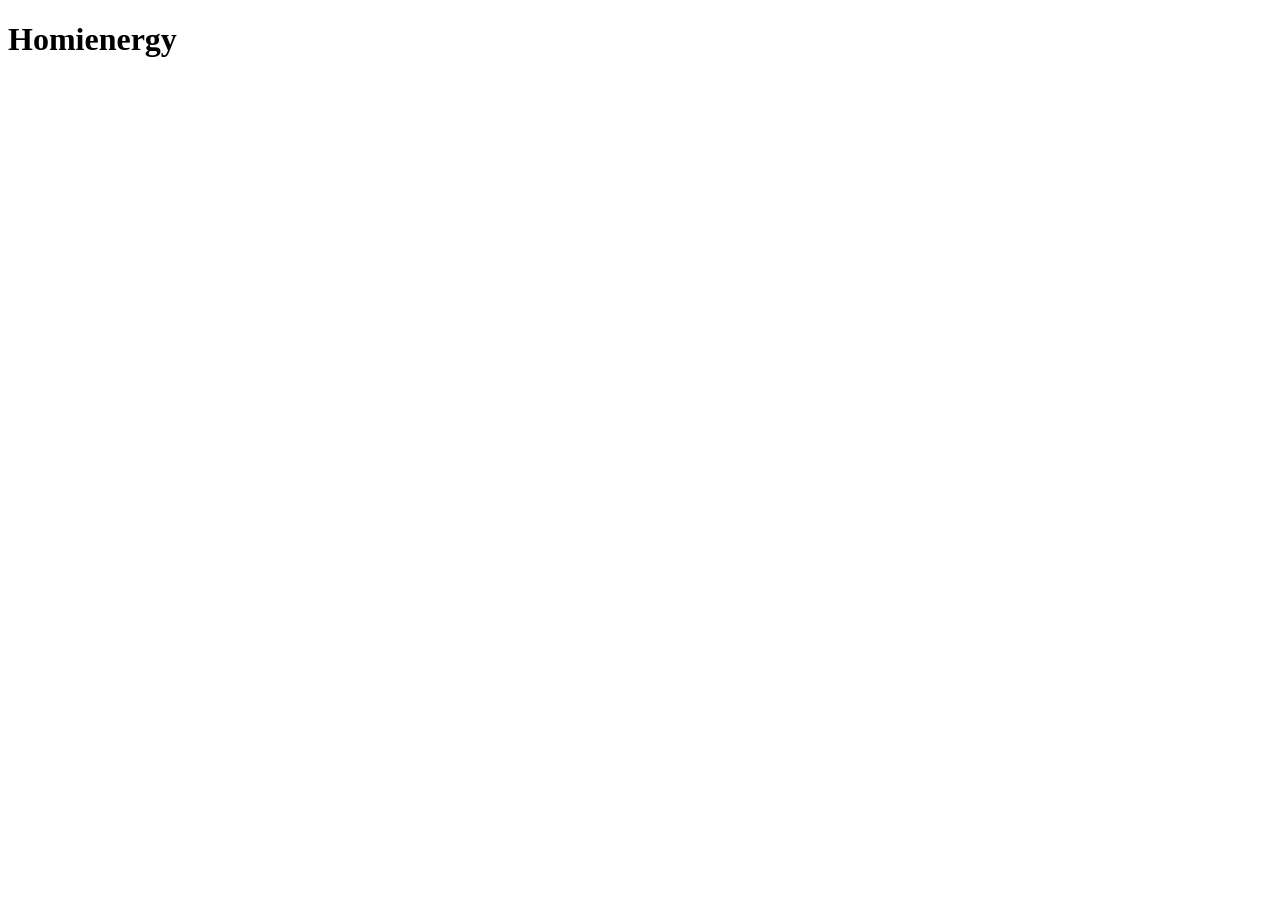
==== index.html @ c2cf03fa "Update index.html" ====
<!DOCTYPE html>
<html lang="en">
<head>
  <meta charset="utf-8">
  <meta content="width=device-width, initial-scale=1.0" name="viewport">
  <title>homienergy</title>
</head>

<body>
<h1>Homienergy</h1>
  <!-- ======= Header ======= -->
 
</body>
</html>
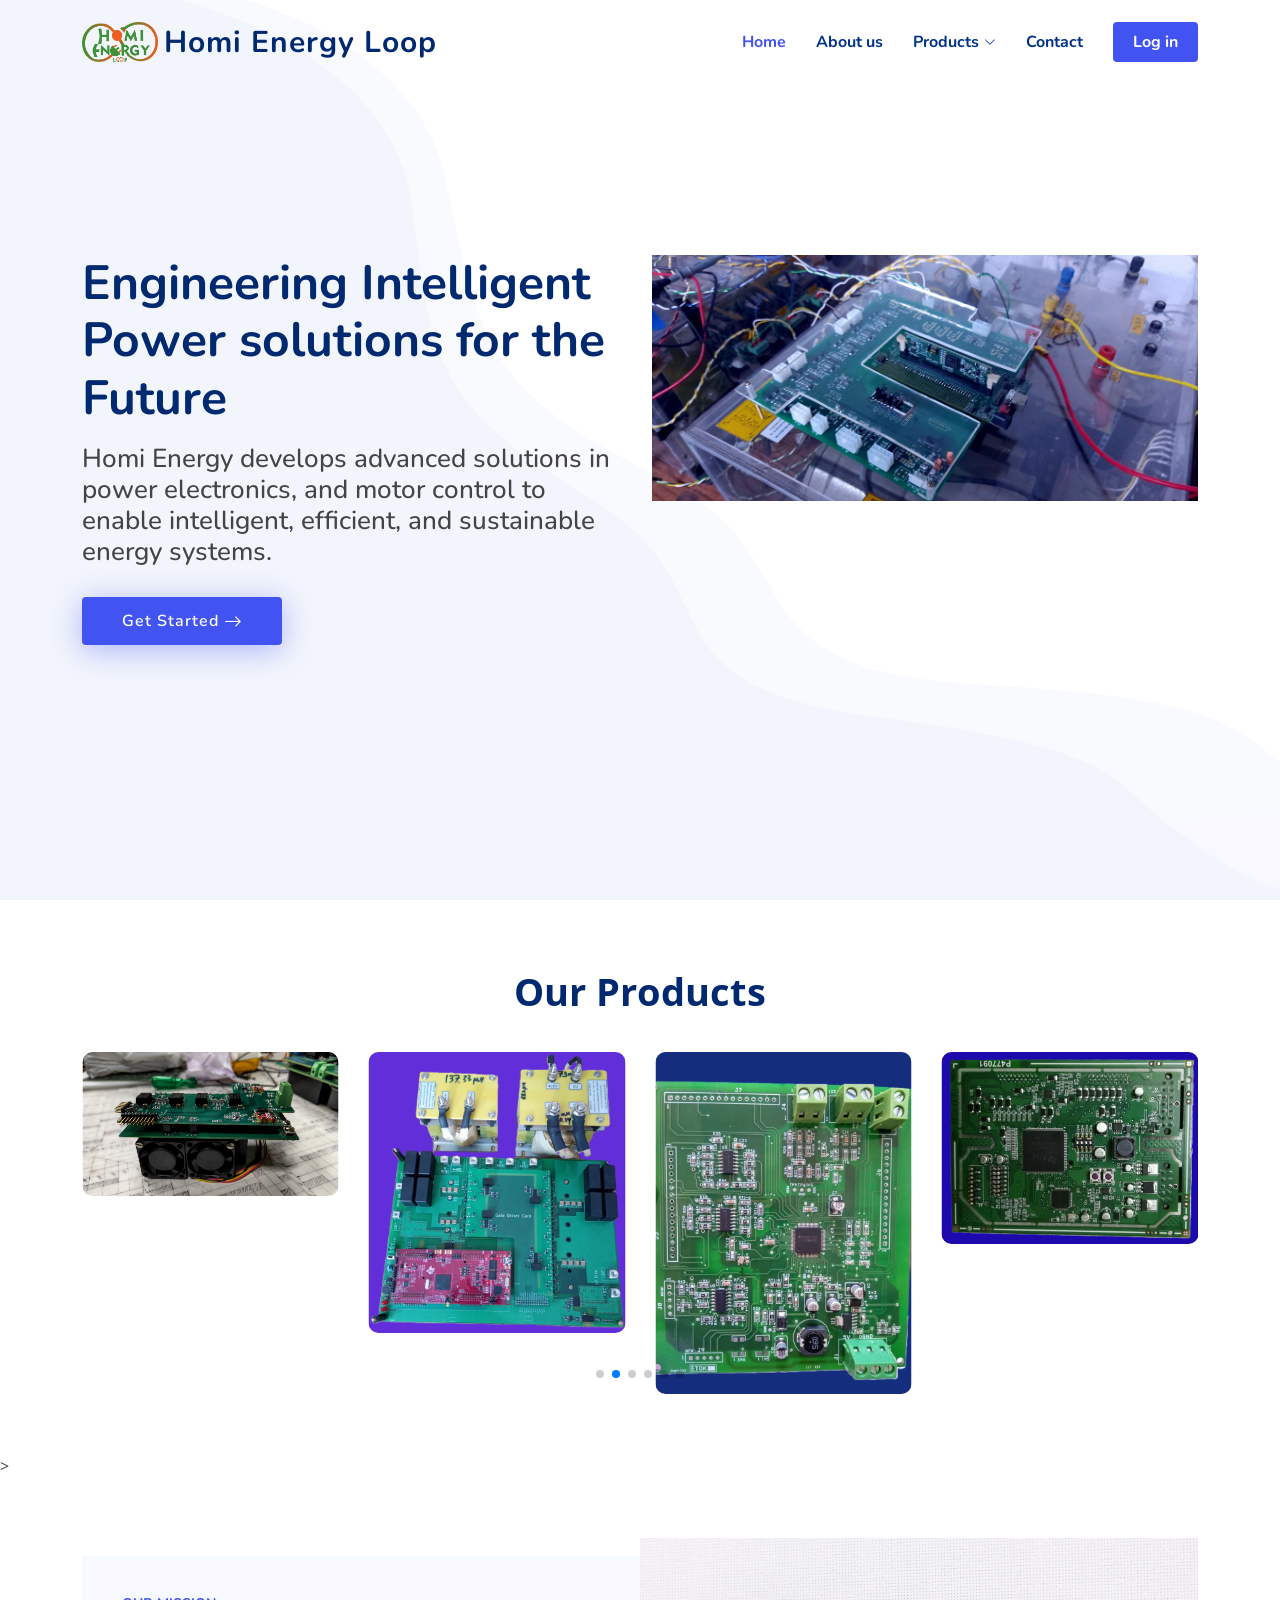
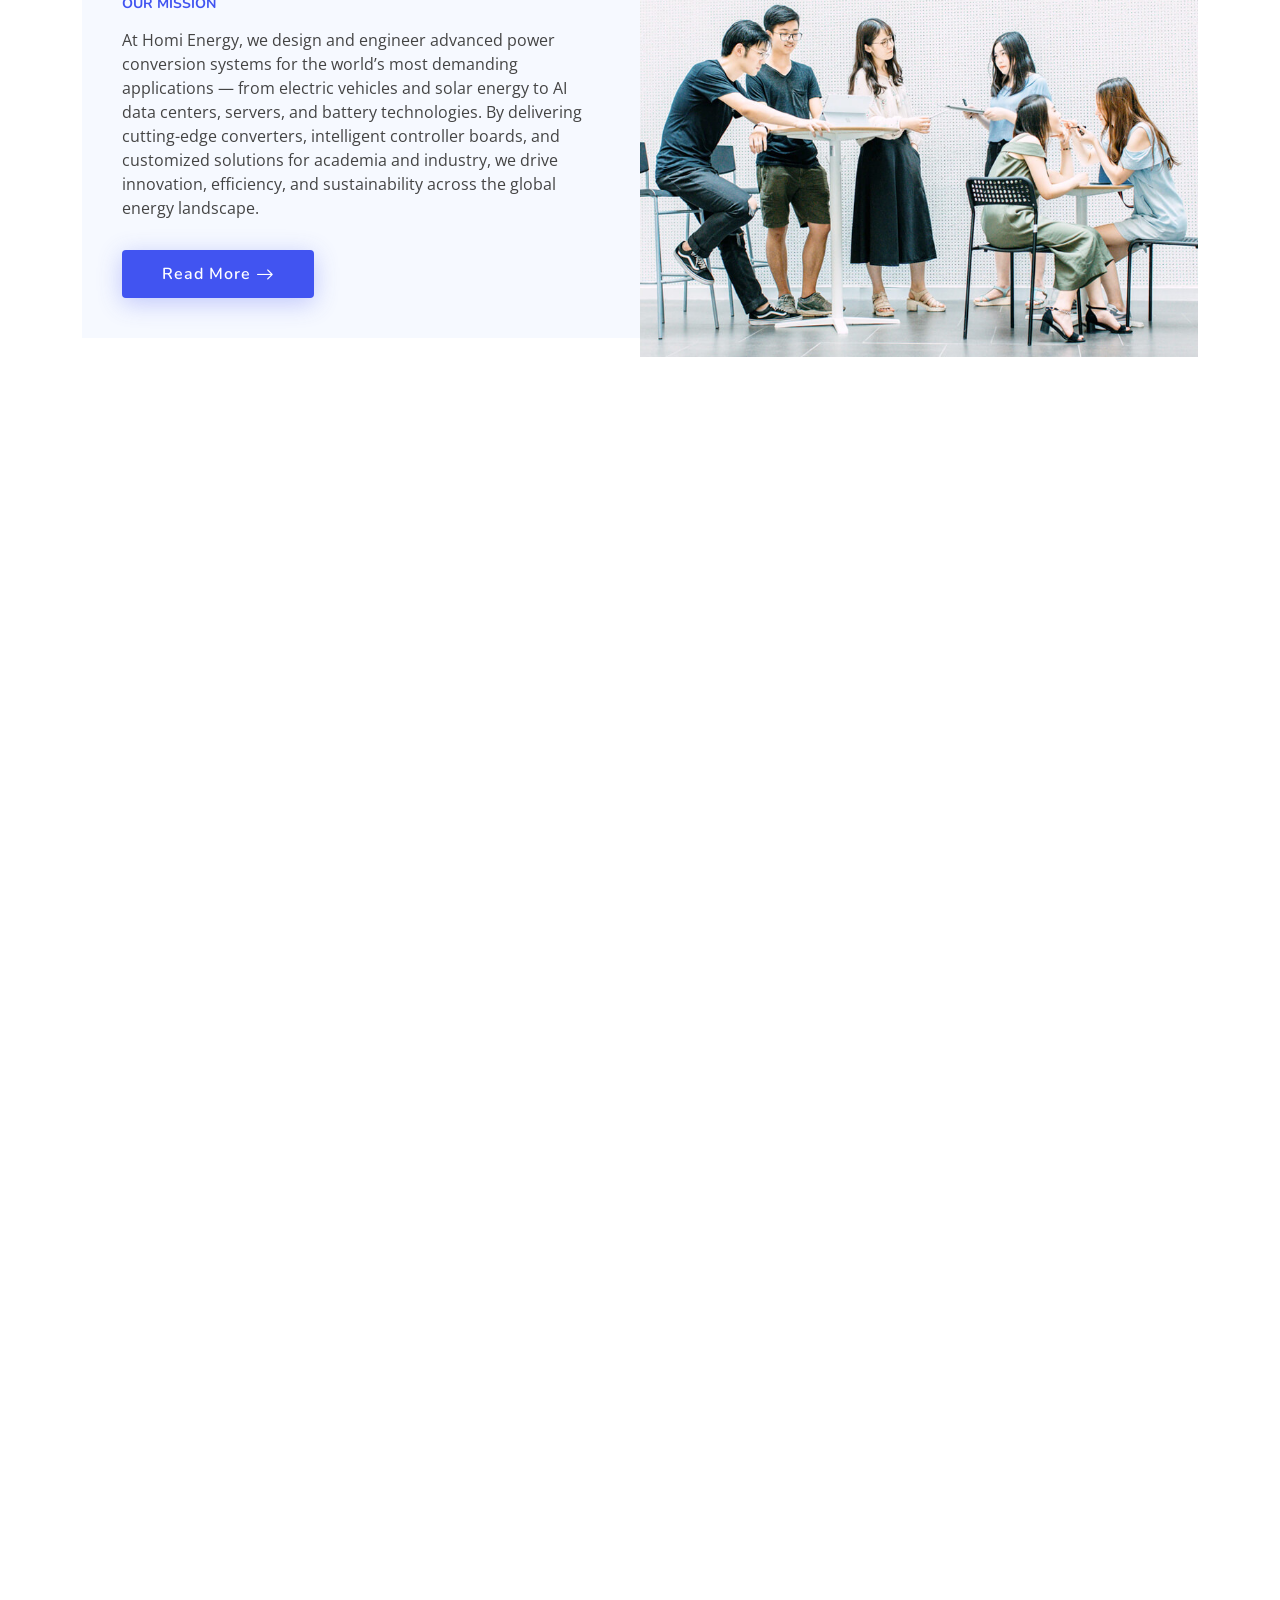
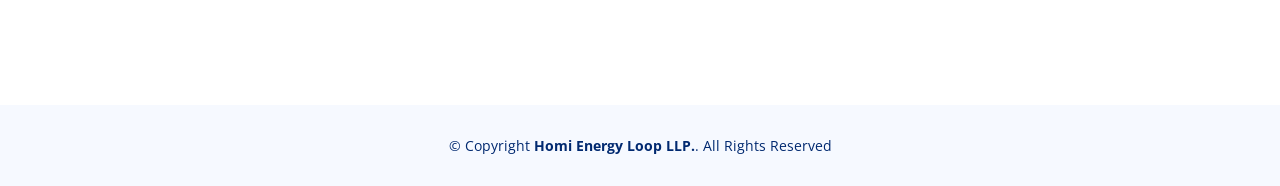
==== commit 79701d8f: "v2" ====
--- a/index.html
+++ b/index.html
@@ -3,12 +3,376 @@
 <head>
   <meta charset="utf-8">
   <meta content="width=device-width, initial-scale=1.0" name="viewport">
-  <title>homienergy</title>
+  <title>Homi Energy Loop </title>
+
+  <link href="static/assets/img/homi_icon.ico" rel="icon">
+  <link href="static/assets/img/Homi Logo.png" rel="apple-touch-icon">
+
+  <link href="https://fonts.googleapis.com/css?family=Open+Sans:300,400,600,700|Nunito:300,400,600,700|Poppins:300,400,500,600,700" rel="stylesheet">
+  <link href="static/assets/vendor/aos/aos.css" rel="stylesheet">
+  <link href="static/assets/vendor/bootstrap/css/bootstrap.min.css" rel="stylesheet">
+  <link href="static/assets/vendor/bootstrap-icons/bootstrap-icons.css" rel="stylesheet">
+  <link href="static/assets/vendor/glightbox/css/glightbox.min.css" rel="stylesheet">
+  <link href="static/assets/vendor/remixicon/remixicon.css" rel="stylesheet">
+  <link href="static/assets/vendor/swiper/swiper-bundle.min.css" rel="stylesheet">
+  <link href="static/assets/css/style.css" rel="stylesheet">
 </head>
 
 <body>
-<h1>Homienergy</h1>
+
   <!-- ======= Header ======= -->
- 
+  <header id="header" class="header fixed-top">
+    <div class="container-fluid container-xl d-flex align-items-center justify-content-between">
+      <a href="home.html" class="logo d-flex align-items-center">
+        <img src="static/assets/img/Homi Logo.png" alt="">
+        <span>Homi Energy Loop</span>
+      </a>
+
+      <nav id="navbar" class="navbar">
+        <ul id="navList">
+          <li><a class="nav-link scrollto active" href="home.html">Home</a></li>
+          <li><a class="nav-link scrollto" href="#about">About us</a></li>
+          <li class="dropdown"><a href="#"><span>Products</span> <i class="bi bi-chevron-down"></i></a>
+            <ul>
+              <li><a>Dual Active Bridge Converters</a></li>
+              <li><a>Battery Management Systems</a></li>
+              <li><a>Power Factor Converters</a></li>
+              <li><a>Active Frontend Converters</a></li>
+              <li><a>Motor Control Solutions</a></li>
+            </ul>
+          </li>
+          <li><a class="nav-link scrollto" href="#contact">Contact</a></li>
+          <span id="userMenu"></span>
+        </ul>
+        <i class="bi bi-list mobile-nav-toggle"></i>
+      </nav>
+    </div>
+  </header>
+  <!-- End Header -->
+
+  <!-- ======= Hero Section ======= -->
+  <section id="hero" class="hero d-flex align-items-center">
+    <div class="container">
+      <div class="row">
+        <div class="col-lg-6 d-flex flex-column justify-content-center">
+          <h1 data-aos="fade-up">Engineering Intelligent Power solutions for the Future</h1>
+          <h2 data-aos="fade-up" data-aos-delay="400">
+            Homi Energy develops advanced solutions in power electronics,
+             and motor control to enable intelligent, efficient, and sustainable 
+             energy systems.
+          </h2>
+          <div data-aos="fade-up" data-aos-delay="600">
+            <div class="text-center text-lg-start">
+              <a href="#about" class="btn-get-started scrollto d-inline-flex align-items-center justify-content-center align-self-center">
+                <span>Get Started</span>
+                <i class="bi bi-arrow-right"></i>
+              </a>
+            </div>
+          </div>
+        </div>
+        <div class="col-lg-6 hero-img" data-aos="zoom-out" data-aos-delay="200">
+          <img src="static/assets/img/hero-bg1.png" class="img-fluid" alt="">
+        </div>
+      </div>
+    </div>
+  </section>
+  <!-- End Hero -->
+
+  <!-- ======= Sliding Gallery Section ======= -->
+<section id="gallery" class="gallery">
+
+  <div class="container" data-aos="fade-up">
+
+    <header class="section-header">
+      
+      <p>Our Products</p>
+    </header>
+
+    <div class="swiper gallery-slider">
+
+      <div class="swiper-wrapper">
+
+        <div class="swiper-slide">
+          <a href="static/assets/img/gallery/g1.jpg" class="glightbox">
+            <img src="static/assets/img/gallery/g1.jpg" class="img-fluid">
+          </a>
+        </div>
+
+        <div class="swiper-slide">
+          <a href="static/assets/img/gallery/g2.jpg" class="glightbox">
+            <img src="static/assets/img/gallery/g2.jpg" class="img-fluid">
+          </a>
+        </div>
+
+        <div class="swiper-slide">
+          <a href="static/assets/img/gallery/g3.jpg" class="glightbox">
+            <img src="static/assets/img/gallery/g3.jpg" class="img-fluid">
+          </a>
+        </div>
+
+        <div class="swiper-slide">
+          <a href="static/assets/img/gallery/g4.jpg" class="glightbox">
+            <img src="static/assets/img/gallery/g4.jpg" class="img-fluid">
+          </a>
+        </div>
+
+        <div class="swiper-slide">
+          <a href="static/assets/img/gallery/g5.jpg" class="glightbox">
+            <img src="static/assets/img/gallery/g5.jpg" class="img-fluid">
+          </a>
+        </div>
+
+        <div class="swiper-slide">
+          <a href="static/assets/img/gallery/g6.jpg" class="glightbox">
+            <img src="static/assets/img/gallery/g6.jpg" class="img-fluid">
+          </a>
+        </div>
+
+      </div>
+
+      <div class="swiper-pagination"></div>
+
+    </div>
+
+  </div>
+
+</section>
+
+<!--End of Gallery section -->>
+
+
+  <main id="main">
+    
+    <!-- ======= About Section ======= -->
+    <section id="about" class="about">
+      <div class="container" data-aos="fade-up">
+        <div class="row gx-0">
+          <div class="col-lg-6 d-flex flex-column justify-content-center" data-aos="fade-up" data-aos-delay="200">
+            <div class="content">
+              <h3>Our Mission</h3>
+              
+              <p>
+               At Homi Energy, we design and engineer advanced power conversion systems for the world’s
+                most demanding applications — from electric vehicles and solar energy to AI data centers, 
+                servers, and battery technologies. By delivering cutting-edge converters, intelligent controller boards,
+                 and customized solutions for academia and industry, we drive innovation, efficiency, and sustainability 
+                 across the global energy landscape.
+              </p>
+              <div class="text-center text-lg-start">
+                <a href="#" class="btn-read-more d-inline-flex align-items-center justify-content-center align-self-center">
+                  <span>Read More</span>
+                  <i class="bi bi-arrow-right"></i>
+                </a>
+              </div>
+            </div>
+          </div>
+
+          <div class="col-lg-6 d-flex align-items-center" data-aos="zoom-out" data-aos-delay="200">
+            <img src="static/assets/img/about.jpg" class="img-fluid" alt="">
+          </div>
+        </div>
+      </div>
+    </section>
+
+     <section id="about" class="about">
+      <div class="container" data-aos="fade-up">
+        <div class="row gx-0">
+          <div class="col-lg-6 d-flex flex-column justify-content-center" data-aos="fade-up" data-aos-delay="200">
+            <div class="content">
+              <h3>Our Vission</h3>
+              
+              <p>
+               Homi Energy envisions a world powered by intelligent, sustainable, and efficient energy systems.
+                We strive to be a global leader in advanced power conversion and control technologies, enabling
+                 breakthroughs in electric mobility, renewable energy, AI-driven infrastructure, 
+                 and next-generation battery solutions. By bridging academia and industry, we aim to accelerate
+                  innovation and create a cleaner, smarter, and more connected future.
+              </p>
+              <div class="text-center text-lg-start">
+                <a href="#" class="btn-read-more d-inline-flex align-items-center justify-content-center align-self-center">
+                  <span>Read More</span>
+                  <i class="bi bi-arrow-right"></i>
+                </a>
+              </div>
+            </div>
+          </div>
+
+          <div class="col-lg-6 d-flex align-items-center" data-aos="zoom-out" data-aos-delay="200">
+            <img src="static/assets/img/about.jpg" class="img-fluid" alt="">
+          </div>
+        </div>
+      </div>
+    </section>
+
+    <!-- End About Section -->
+
+    <!-- ======= Contact Section ======= -->
+   <section id="contact" class="contact">
+  <div class="container" data-aos="fade-up">
+    <header class="section-header">
+      <h2>Contact</h2>
+      <p>Contact Us</p>
+    </header>
+
+    <div class="row gy-4">
+      <!-- Contact Info Column -->
+      <div class="col-lg-6">
+        <div class="row gy-4">
+          <div class="col-md-6">
+            <div class="info-box">
+              <i class="bi bi-geo-alt"></i>
+              <h3>Address</h3>
+              <p>1713/4100,<br>Jagannathpur Junction,<br>NH-16 Bypass Road
+                <br>Brahmapur-760010, Odisha India
+                <br>GSTIN: 21AAOFH6235L1Z7
+              </p>
+            </div>
+          </div> <!-- Close Address col-md-6 -->
+
+          <div class="col-md-6">
+            <div class="info-box">
+              <i class="bi bi-telephone"></i>
+              <h3>Call Us</h3>
+              <p>+91 7077837644</p>
+            </div>
+          </div>
+
+          <div class="col-md-6">
+            <div class="info-box">
+              <i class="bi bi-envelope"></i>
+              <h3>Email Us</h3>
+              <p>homienergyloop@gmail.com</p>
+            </div>
+          </div>
+
+          <div class="col-md-6">
+            <div class="info-box">
+              <i class="bi bi-clock"></i>
+              <h3>Open Hours</h3>
+              <p>Mon - Fri<br>9:00AM - 5:00PM</p>
+            </div>
+          </div>
+        </div>
+      </div>
+
+      <!-- Contact Form Column -->
+      <div class="col-lg-6">
+        <form id="contactForm" class="php-email-form">
+          <div class="row gy-4">
+            <div class="col-md-6">
+              <input type="text" name="name" id="name" class="form-control" placeholder="Your Name" required>
+            </div>
+            <div class="col-md-6">
+              <input type="email" name="email" id="email" class="form-control" placeholder="Your Email" required>
+            </div>
+            <div class="col-md-12">
+              <input type="text" name="subject" id="subject" class="form-control" placeholder="Subject" required>
+            </div>
+            <div class="col-md-12">
+              <textarea name="message" id="message" class="form-control" rows="6" placeholder="Message" required></textarea>
+            </div>
+            <div class="col-md-12 text-center">
+              <div class="loading" style="display:none;">Loading...</div>
+              <div class="error-message text-danger"></div>
+              <div class="sent-message text-success"></div>
+              <button type="submit">Send Message</button>
+            </div>
+          </div>
+        </form>
+      </div>
+    </div>
+  </div>
+</section>
+    <!-- End Contact Section -->
+
+  </main>
+
+  <!-- ======= Footer ======= -->
+  <footer id="footer" class="footer">
+    <div class="container">
+      <div class="copyright">
+        &copy; Copyright <strong><span>Homi Energy Loop LLP.</span></strong>. All Rights Reserved
+      </div>
+    </div>
+  </footer>
+
+  <a href="#" class="back-to-top d-flex align-items-center justify-content-center"><i class="bi bi-arrow-up-short"></i></a>
+
+  <!-- Vendor JS -->
+  <script src="static/assets/vendor/aos/aos.js"></script>
+  <script src="static/assets/vendor/bootstrap/js/bootstrap.bundle.min.js"></script>
+  <script src="static/assets/vendor/glightbox/js/glightbox.min.js"></script>
+  <script src="static/assets/vendor/swiper/swiper-bundle.min.js"></script>
+  <script src="static/assets/js/main.js"></script>
+
+  <!-- ======= Dynamic + Contact JS ======= -->
+  <script>
+    const API_URL = "https://api.ktpl.in"; // your backend
+
+    // --- User Menu ---
+    const userMenu = document.getElementById("userMenu");
+    const username = localStorage.getItem("username");
+    if (username) {
+      userMenu.innerHTML = `
+        <li class="dropdown">
+          <a href="#"><span>Hello ${username}</span> <i class="bi bi-chevron-down"></i></a>
+          <ul>
+            <li><a href="profile.html">Profile</a></li>
+            <li><a href="#" id="logoutBtn">Logout</a></li>
+          </ul>
+        </li>`;
+    } else {
+      userMenu.innerHTML = `<li><a class="getstarted scrollto" href="login.html">Log in</a></li>`;
+    }
+
+    document.addEventListener("click", (e) => {
+      if (e.target && e.target.id === "logoutBtn") {
+        e.preventDefault();
+        localStorage.removeItem("username");
+        localStorage.setItem("flash", "You have been logged out.");
+        window.location.href = "home.html";
+      }
+    });
+
+    // --- Contact Form ---
+    const form = document.getElementById("contactForm");
+    const loading = document.querySelector(".loading");
+    const errorMsg = document.querySelector(".error-message");
+    const successMsg = document.querySelector(".sent-message");
+
+    form.addEventListener("submit", async (e) => {
+      e.preventDefault();
+      loading.style.display = "block";
+      errorMsg.textContent = "";
+      successMsg.textContent = "";
+
+      const payload = {
+        name: document.getElementById("name").value,
+        email: document.getElementById("email").value,
+        subject: document.getElementById("subject").value,
+        message: document.getElementById("message").value
+      };
+
+      try {
+        const res = await fetch(`${API_URL}/contact`, {
+          method: "POST",
+          headers: { "Content-Type": "application/json" },
+          body: JSON.stringify(payload)
+        });
+        const data = await res.json();
+
+        if (res.ok) {
+          successMsg.textContent = data.message || "Message sent successfully!";
+          form.reset();
+        } else {
+          errorMsg.textContent = data.detail || "Failed to send message.";
+        }
+      } catch (err) {
+        errorMsg.textContent = "Server not reachable.";
+      } finally {
+        loading.style.display = "none";
+      }
+    });
+  </script>
 </body>
 </html>
--- a/static/assets/css/style.css
+++ b/static/assets/css/style.css
@@ -0,0 +1,2410 @@
+/**
+* Template Name: FlexStart
+* Updated: Mar 10 2023 with Bootstrap v5.2.3
+* Template URL: https://bootstrapmade.com/flexstart-bootstrap-startup-template/
+* Author: BootstrapMade.com
+* License: https://bootstrapmade.com/license/
+*/
+
+/*--------------------------------------------------------------
+# General
+--------------------------------------------------------------*/
+:root {
+  scroll-behavior: smooth;
+}
+
+body {
+  font-family: "Open Sans", sans-serif;
+  color: #444444;
+}
+
+a {
+  color: #4154f1;
+  text-decoration: none;
+}
+
+a:hover {
+  color: #717ff5;
+  text-decoration: none;
+}
+
+h1,
+h2,
+h3,
+h4,
+h5,
+h6 {
+  font-family: "Nunito", sans-serif;
+}
+
+/*--------------------------------------------------------------
+# Sections
+--------------------------------------------------------------*/
+section {
+  padding: 60px 0;
+  overflow: hidden;
+}
+
+.section-header {
+  text-align: center;
+  padding-bottom: 40px;
+}
+
+.section-header h2 {
+  font-size: 13px;
+  letter-spacing: 1px;
+  font-weight: 700;
+  margin: 0;
+  color: #4154f1;
+  text-transform: uppercase;
+}
+
+.section-header p {
+  margin: 10px 0 0 0;
+  padding: 0;
+  font-size: 38px;
+  line-height: 42px;
+  font-weight: 700;
+  color: #012970;
+}
+
+@media (max-width: 768px) {
+  .section-header p {
+    font-size: 28px;
+    line-height: 32px;
+  }
+}
+
+/*--------------------------------------------------------------
+# Breadcrumbs
+--------------------------------------------------------------*/
+.breadcrumbs {
+  padding: 15px 0;
+  background: #012970;
+  min-height: 40px;
+  margin-top: 82px;
+  color: #fff;
+}
+
+@media (max-width: 992px) {
+  .breadcrumbs {
+    margin-top: 57px;
+  }
+}
+
+.breadcrumbs h2 {
+  font-size: 28px;
+  font-weight: 500;
+}
+
+.breadcrumbs ol {
+  display: flex;
+  flex-wrap: wrap;
+  list-style: none;
+  padding: 0 0 10px 0;
+  margin: 0;
+  font-size: 14px;
+}
+
+.breadcrumbs ol a {
+  color: #fff;
+  transition: 0.3s;
+}
+
+.breadcrumbs ol a:hover {
+  text-decoration: underline;
+}
+
+.breadcrumbs ol li+li {
+  padding-left: 10px;
+}
+
+.breadcrumbs ol li+li::before {
+  display: inline-block;
+  padding-right: 10px;
+  color: #8894f6;
+  content: "/";
+}
+
+/*--------------------------------------------------------------
+# Back to top button
+--------------------------------------------------------------*/
+.back-to-top {
+  position: fixed;
+  visibility: hidden;
+  opacity: 0;
+  right: 15px;
+  bottom: 15px;
+  z-index: 99999;
+  background: #4154f1;
+  width: 40px;
+  height: 40px;
+  border-radius: 4px;
+  transition: all 0.4s;
+}
+
+.back-to-top i {
+  font-size: 24px;
+  color: #fff;
+  line-height: 0;
+}
+
+.back-to-top:hover {
+  background: #6776f4;
+  color: #fff;
+}
+
+.back-to-top.active {
+  visibility: visible;
+  opacity: 1;
+}
+
+/*--------------------------------------------------------------
+# Disable aos animation delay on mobile devices
+--------------------------------------------------------------*/
+@media screen and (max-width: 768px) {
+  [data-aos-delay] {
+    transition-delay: 0 !important;
+  }
+}
+
+/*--------------------------------------------------------------
+# Header
+--------------------------------------------------------------*/
+.header {
+  transition: all 0.5s;
+  z-index: 997;
+  padding: 20px 0;
+}
+
+.header.header-scrolled {
+  background: #fff;
+  padding: 15px 0;
+  box-shadow: 0px 2px 20px rgba(1, 41, 112, 0.1);
+}
+
+.header .logo {
+  line-height: 0;
+}
+
+.header .logo img {
+  max-height: 40px;
+  margin-right: 6px;
+}
+
+.header .logo span {
+  font-size: 30px;
+  font-weight: 700;
+  letter-spacing: 1px;
+  color: #012970;
+  font-family: "Nunito", sans-serif;
+  margin-top: 3px;
+}
+
+/*--------------------------------------------------------------
+# Navigation Menu
+--------------------------------------------------------------*/
+/**
+* Desktop Navigation 
+*/
+.navbar {
+  padding: 0;
+}
+
+.navbar ul {
+  margin: 0;
+  padding: 0;
+  display: flex;
+  list-style: none;
+  align-items: center;
+}
+
+.navbar li {
+  position: relative;
+}
+
+.navbar a,
+.navbar a:focus {
+  display: flex;
+  align-items: center;
+  justify-content: space-between;
+  padding: 10px 0 10px 30px;
+  font-family: "Nunito", sans-serif;
+  font-size: 16px;
+  font-weight: 700;
+  color: #013289;
+  white-space: nowrap;
+  transition: 0.3s;
+}
+
+.navbar a i,
+.navbar a:focus i {
+  font-size: 12px;
+  line-height: 0;
+  margin-left: 5px;
+}
+
+.navbar a:hover,
+.navbar .active,
+.navbar .active:focus,
+.navbar li:hover>a {
+  color: #4154f1;
+}
+
+.navbar .getstarted,
+.navbar .getstarted:focus {
+  background: #4154f1;
+  padding: 8px 20px;
+  margin-left: 30px;
+  border-radius: 4px;
+  color: #fff;
+}
+
+.navbar .getstarted:hover,
+.navbar .getstarted:focus:hover {
+  color: #fff;
+  background: #5969f3;
+}
+
+.navbar .dropdown ul {
+  display: block;
+  position: absolute;
+  left: 14px;
+  top: calc(100% + 30px);
+  margin: 0;
+  padding: 10px 0;
+  z-index: 99;
+  opacity: 0;
+  visibility: hidden;
+  background: #fff;
+  box-shadow: 0px 0px 30px rgba(127, 137, 161, 0.25);
+  transition: 0.3s;
+  border-radius: 4px;
+}
+
+.navbar .dropdown ul li {
+  min-width: 200px;
+}
+
+.navbar .dropdown ul a {
+  padding: 10px 20px;
+  font-size: 15px;
+  text-transform: none;
+  font-weight: 600;
+}
+
+.navbar .dropdown ul a i {
+  font-size: 12px;
+}
+
+.navbar .dropdown ul a:hover,
+.navbar .dropdown ul .active:hover,
+.navbar .dropdown ul li:hover>a {
+  color: #4154f1;
+}
+
+.navbar .dropdown:hover>ul {
+  opacity: 1;
+  top: 100%;
+  visibility: visible;
+}
+
+.navbar .dropdown .dropdown ul {
+  top: 0;
+  left: calc(100% - 30px);
+  visibility: hidden;
+}
+
+.navbar .dropdown .dropdown:hover>ul {
+  opacity: 1;
+  top: 0;
+  left: 100%;
+  visibility: visible;
+}
+
+@media (max-width: 1366px) {
+  .navbar .dropdown .dropdown ul {
+    left: -90%;
+  }
+
+  .navbar .dropdown .dropdown:hover>ul {
+    left: -100%;
+  }
+}
+
+/**
+* Mobile Navigation 
+*/
+.mobile-nav-toggle {
+  color: #012970;
+  font-size: 28px;
+  cursor: pointer;
+  display: none;
+  line-height: 0;
+  transition: 0.5s;
+}
+
+.mobile-nav-toggle.bi-x {
+  color: #fff;
+}
+
+@media (max-width: 991px) {
+  .mobile-nav-toggle {
+    display: block;
+  }
+
+  .navbar ul {
+    display: none;
+  }
+}
+
+.navbar-mobile {
+  position: fixed;
+  overflow: hidden;
+  top: 0;
+  right: 0;
+  left: 0;
+  bottom: 0;
+  background: rgba(1, 22, 61, 0.9);
+  transition: 0.3s;
+}
+
+.navbar-mobile .mobile-nav-toggle {
+  position: absolute;
+  top: 15px;
+  right: 15px;
+}
+
+.navbar-mobile ul {
+  display: block;
+  position: absolute;
+  top: 55px;
+  right: 15px;
+  bottom: 15px;
+  left: 15px;
+  padding: 10px 0;
+  border-radius: 10px;
+  background-color: #fff;
+  overflow-y: auto;
+  transition: 0.3s;
+}
+
+.navbar-mobile a,
+.navbar-mobile a:focus {
+  padding: 10px 20px;
+  font-size: 15px;
+  color: #012970;
+}
+
+.navbar-mobile a:hover,
+.navbar-mobile .active,
+.navbar-mobile li:hover>a {
+  color: #4154f1;
+}
+
+.navbar-mobile .getstarted,
+.navbar-mobile .getstarted:focus {
+  margin: 15px;
+}
+
+.navbar-mobile .dropdown ul {
+  position: static;
+  display: none;
+  margin: 10px 20px;
+  padding: 10px 0;
+  z-index: 99;
+  opacity: 1;
+  visibility: visible;
+  background: #fff;
+  box-shadow: 0px 0px 30px rgba(127, 137, 161, 0.25);
+}
+
+.navbar-mobile .dropdown ul li {
+  min-width: 200px;
+}
+
+.navbar-mobile .dropdown ul a {
+  padding: 10px 20px;
+}
+
+.navbar-mobile .dropdown ul a i {
+  font-size: 12px;
+}
+
+.navbar-mobile .dropdown ul a:hover,
+.navbar-mobile .dropdown ul .active:hover,
+.navbar-mobile .dropdown ul li:hover>a {
+  color: #4154f1;
+}
+
+.navbar-mobile .dropdown>.dropdown-active {
+  display: block;
+}
+
+/*--------------------------------------------------------------
+# Hero Section
+--------------------------------------------------------------*/
+.hero {
+  width: 100%;
+  height: 100vh;
+  background: url(../img/hero-bg.png) top center no-repeat;
+  background-size: cover;
+}
+
+.hero h1 {
+  margin: 0;
+  font-size: 48px;
+  font-weight: 700;
+  color: #012970;
+}
+
+.hero h2 {
+  color: #444444;
+  margin: 15px 0 0 0;
+  font-size: 26px;
+}
+
+.hero .btn-get-started {
+  margin-top: 30px;
+  line-height: 0;
+  padding: 15px 40px;
+  border-radius: 4px;
+  transition: 0.5s;
+  color: #fff;
+  background: #4154f1;
+  box-shadow: 0px 5px 30px rgba(65, 84, 241, 0.4);
+}
+
+.hero .btn-get-started span {
+  font-family: "Nunito", sans-serif;
+  font-weight: 600;
+  font-size: 16px;
+  letter-spacing: 1px;
+}
+
+.hero .btn-get-started i {
+  margin-left: 5px;
+  font-size: 18px;
+  transition: 0.3s;
+}
+
+.hero .btn-get-started:hover i {
+  transform: translateX(5px);
+}
+
+.hero .hero-img {
+  text-align: right;
+}
+
+@media (min-width: 1024px) {
+  .hero {
+    background-attachment: fixed;
+  }
+}
+
+@media (max-width: 991px) {
+  .hero {
+    height: auto;
+    padding: 120px 0 60px 0;
+  }
+
+  .hero .hero-img {
+    text-align: center;
+    margin-top: 80px;
+  }
+
+  .hero .hero-img img {
+    width: 80%;
+  }
+}
+
+@media (max-width: 768px) {
+  .hero {
+    text-align: center;
+  }
+
+  .hero h1 {
+    font-size: 32px;
+  }
+
+  .hero h2 {
+    font-size: 24px;
+  }
+
+  .hero .hero-img img {
+    width: 100%;
+  }
+}
+
+/*--------------------------------------------------------------
+# Index Page
+--------------------------------------------------------------*/
+/*--------------------------------------------------------------
+# About
+--------------------------------------------------------------*/
+.about .content {
+  background-color: #f6f9ff;
+  padding: 40px;
+}
+
+.about h3 {
+  font-size: 14px;
+  font-weight: 700;
+  color: #4154f1;
+  text-transform: uppercase;
+}
+
+.about h2 {
+  font-size: 24px;
+  font-weight: 700;
+  color: #012970;
+}
+
+.about p {
+  margin: 15px 0 30px 0;
+  line-height: 24px;
+}
+
+.about .btn-read-more {
+  line-height: 0;
+  padding: 15px 40px;
+  border-radius: 4px;
+  transition: 0.5s;
+  color: #fff;
+  background: #4154f1;
+  box-shadow: 0px 5px 25px rgba(65, 84, 241, 0.3);
+}
+
+.about .btn-read-more span {
+  font-family: "Nunito", sans-serif;
+  font-weight: 600;
+  font-size: 16px;
+  letter-spacing: 1px;
+}
+
+.about .btn-read-more i {
+  margin-left: 5px;
+  font-size: 18px;
+  transition: 0.3s;
+}
+
+.about .btn-read-more:hover i {
+  transform: translateX(5px);
+}
+
+/*--------------------------------------------------------------
+# Values
+--------------------------------------------------------------*/
+.values .box {
+  padding: 30px;
+  box-shadow: 0px 0 5px rgba(1, 41, 112, 0.08);
+  text-align: center;
+  transition: 0.3s;
+  height: 100%;
+}
+
+.values .box img {
+  padding: 30px 50px;
+  transition: 0.5s;
+  transform: scale(1.1);
+}
+
+.values .box h3 {
+  font-size: 24px;
+  color: #012970;
+  font-weight: 700;
+  margin-bottom: 18px;
+}
+
+.values .box:hover {
+  box-shadow: 0px 0 30px rgba(1, 41, 112, 0.08);
+}
+
+.values .box:hover img {
+  transform: scale(1);
+}
+
+/*-------------------------------------------------------------------
+#Gellery section
+--------------------------------------------------------------------*/
+.gallery-slider img{
+  border-radius:10px;
+  transition:0.4s;
+}
+
+.gallery-slider img:hover{
+  transform:scale(1.05);
+  box-shadow:0 10px 25px rgba(0,0,0,0.2);
+}
+
+/*--------------------------------------------------------------
+# Counts
+--------------------------------------------------------------*/
+.counts {
+  padding: 70px 0 60px;
+}
+
+.counts .count-box {
+  display: flex;
+  align-items: center;
+  padding: 30px;
+  width: 100%;
+  background: #fff;
+  box-shadow: 0px 0 30px rgba(1, 41, 112, 0.08);
+}
+
+.counts .count-box i {
+  font-size: 42px;
+  line-height: 0;
+  margin-right: 20px;
+  color: #4154f1;
+}
+
+.counts .count-box span {
+  font-size: 36px;
+  display: block;
+  font-weight: 600;
+  color: #0b198f;
+}
+
+.counts .count-box p {
+  padding: 0;
+  margin: 0;
+  font-family: "Nunito", sans-serif;
+  font-size: 14px;
+}
+
+/*--------------------------------------------------------------
+# Features
+--------------------------------------------------------------*/
+.features .feature-box {
+  padding: 24px 20px;
+  box-shadow: 0px 0 30px rgba(1, 41, 112, 0.08);
+  transition: 0.3s;
+  height: 100%;
+}
+
+.features .feature-box h3 {
+  font-size: 18px;
+  color: #012970;
+  font-weight: 700;
+  margin: 0;
+}
+
+.features .feature-box i {
+  line-height: 0;
+  background: #ecf3ff;
+  padding: 4px;
+  margin-right: 10px;
+  font-size: 24px;
+  border-radius: 3px;
+  transition: 0.3s;
+}
+
+.features .feature-box:hover i {
+  background: #4154f1;
+  color: #fff;
+}
+
+.features .feture-tabs {
+  margin-top: 120px;
+}
+
+.features .feture-tabs h3 {
+  color: #012970;
+  font-weight: 700;
+  font-size: 32px;
+  margin-bottom: 10px;
+}
+
+@media (max-width: 768px) {
+  .features .feture-tabs h3 {
+    font-size: 28px;
+  }
+}
+
+.features .feture-tabs .nav-pills {
+  border-bottom: 1px solid #eee;
+}
+
+.features .feture-tabs .nav-link {
+  background: none;
+  text-transform: uppercase;
+  font-size: 15px;
+  font-weight: 600;
+  color: #012970;
+  padding: 12px 0;
+  margin-right: 25px;
+  margin-bottom: -2px;
+  border-radius: 0;
+}
+
+.features .feture-tabs .nav-link.active {
+  color: #4154f1;
+  border-bottom: 3px solid #4154f1;
+}
+
+.features .feture-tabs .tab-content h4 {
+  font-size: 18px;
+  margin: 0;
+  font-weight: 700;
+  color: #012970;
+}
+
+.features .feture-tabs .tab-content i {
+  font-size: 24px;
+  line-height: 0;
+  margin-right: 8px;
+  color: #4154f1;
+}
+
+.features .feature-icons {
+  margin-top: 120px;
+}
+
+.features .feature-icons h3 {
+  color: #012970;
+  font-weight: 700;
+  font-size: 32px;
+  margin-bottom: 20px;
+  text-align: center;
+}
+
+@media (max-width: 768px) {
+  .features .feature-icons h3 {
+    font-size: 28px;
+  }
+}
+
+.features .feature-icons .content .icon-box {
+  display: flex;
+}
+
+.features .feature-icons .content .icon-box h4 {
+  font-size: 20px;
+  font-weight: 700;
+  margin: 0 0 10px 0;
+  color: #012970;
+}
+
+.features .feature-icons .content .icon-box i {
+  font-size: 44px;
+  line-height: 44px;
+  color: #0245bc;
+  margin-right: 15px;
+}
+
+.features .feature-icons .content .icon-box p {
+  font-size: 15px;
+  color: #848484;
+}
+
+/*--------------------------------------------------------------
+# Services
+--------------------------------------------------------------*/
+.services .service-box {
+  box-shadow: 0px 0 30px rgba(1, 41, 112, 0.08);
+  height: 100%;
+  padding: 60px 30px;
+  text-align: center;
+  transition: 0.3s;
+  border-radius: 5px;
+}
+
+.services .service-box .icon {
+  font-size: 36px;
+  padding: 40px 20px;
+  border-radius: 4px;
+  position: relative;
+  margin-bottom: 25px;
+  display: inline-block;
+  line-height: 0;
+  transition: 0.3s;
+}
+
+.services .service-box h3 {
+  color: #444444;
+  font-weight: 700;
+}
+
+.services .service-box .read-more {
+  display: inline-flex;
+  align-items: center;
+  justify-content: center;
+  font-weight: 600;
+  font-size: 16px;
+  padding: 8px 20px;
+}
+
+.services .service-box .read-more i {
+  line-height: 0;
+  margin-left: 5px;
+  font-size: 18px;
+}
+
+.services .service-box.blue {
+  border-bottom: 3px solid #2db6fa;
+}
+
+.services .service-box.blue .icon {
+  color: #2db6fa;
+  background: #dbf3fe;
+}
+
+.services .service-box.blue .read-more {
+  color: #2db6fa;
+}
+
+.services .service-box.blue:hover {
+  background: #2db6fa;
+}
+
+.services .service-box.orange {
+  border-bottom: 3px solid #f68c09;
+}
+
+.services .service-box.orange .icon {
+  color: #f68c09;
+  background: #fde3c4;
+}
+
+.services .service-box.orange .read-more {
+  color: #f68c09;
+}
+
+.services .service-box.orange:hover {
+  background: #f68c09;
+}
+
+.services .service-box.green {
+  border-bottom: 3px solid #08da4e;
+}
+
+.services .service-box.green .icon {
+  color: #08da4e;
+  background: #cffddf;
+}
+
+.services .service-box.green .read-more {
+  color: #08da4e;
+}
+
+.services .service-box.green:hover {
+  background: #08da4e;
+}
+
+.services .service-box.red {
+  border-bottom: 3px solid #e9222c;
+}
+
+.services .service-box.red .icon {
+  color: #e9222c;
+  background: #fef7f8;
+}
+
+.services .service-box.red .read-more {
+  color: #e9222c;
+}
+
+.services .service-box.red:hover {
+  background: #e9222c;
+}
+
+.services .service-box.purple {
+  border-bottom: 3px solid #b50edf;
+}
+
+.services .service-box.purple .icon {
+  color: #b50edf;
+  background: #f8e4fd;
+}
+
+.services .service-box.purple .read-more {
+  color: #b50edf;
+}
+
+.services .service-box.purple:hover {
+  background: #b50edf;
+}
+
+.services .service-box.pink {
+  border-bottom: 3px solid #f51f9c;
+}
+
+.services .service-box.pink .icon {
+  color: #f51f9c;
+  background: #feecf7;
+}
+
+.services .service-box.pink .read-more {
+  color: #f51f9c;
+}
+
+.services .service-box.pink:hover {
+  background: #f51f9c;
+}
+
+.services .service-box:hover h3,
+.services .service-box:hover p,
+.services .service-box:hover .read-more {
+  color: #fff;
+}
+
+.services .service-box:hover .icon {
+  background: #fff;
+}
+
+/*--------------------------------------------------------------
+# Pricing
+--------------------------------------------------------------*/
+.pricing .box {
+  padding: 40px 20px;
+  background: #fff;
+  text-align: center;
+  box-shadow: 0px 0 30px rgba(1, 41, 112, 0.08);
+  border-radius: 4px;
+  position: relative;
+  overflow: hidden;
+  transition: 0.3s;
+}
+
+.pricing .box:hover {
+  transform: scale(1.1);
+  box-shadow: 0px 0 30px rgba(1, 41, 112, 0.1);
+}
+
+.pricing h3 {
+  font-weight: 700;
+  font-size: 18px;
+  margin-bottom: 15px;
+}
+
+.pricing .price {
+  font-size: 36px;
+  color: #444444;
+  font-weight: 600;
+  font-family: "Poppins", sans-serif;
+}
+
+.pricing .price sup {
+  font-size: 20px;
+  top: -15px;
+  left: -3px;
+}
+
+.pricing .price span {
+  color: #bababa;
+  font-size: 16px;
+  font-weight: 300;
+}
+
+.pricing img {
+  padding: 30px 40px;
+}
+
+.pricing ul {
+  padding: 0;
+  list-style: none;
+  color: #444444;
+  text-align: center;
+  line-height: 26px;
+  font-size: 16px;
+  margin-bottom: 25px;
+}
+
+.pricing ul li {
+  padding-bottom: 10px;
+}
+
+.pricing ul .na {
+  color: #ccc;
+  text-decoration: line-through;
+}
+
+.pricing .btn-buy {
+  display: inline-block;
+  padding: 8px 40px 10px 40px;
+  border-radius: 50px;
+  color: #4154f1;
+  transition: none;
+  font-size: 16px;
+  font-weight: 400;
+  font-family: "Nunito", sans-serif;
+  font-weight: 600;
+  transition: 0.3s;
+  border: 1px solid #4154f1;
+}
+
+.pricing .btn-buy:hover {
+  background: #4154f1;
+  color: #fff;
+}
+
+.pricing .featured {
+  width: 200px;
+  position: absolute;
+  top: 18px;
+  right: -68px;
+  transform: rotate(45deg);
+  z-index: 1;
+  font-size: 14px;
+  padding: 1px 0 3px 0;
+  background: #4154f1;
+  color: #fff;
+}
+
+/*--------------------------------------------------------------
+# F.A.Q
+--------------------------------------------------------------*/
+.faq .accordion-collapse {
+  border: 0;
+}
+
+.faq .accordion-button {
+  padding: 15px 15px 20px 0;
+  font-weight: 600;
+  border: 0;
+  font-size: 18px;
+  color: #444444;
+  text-align: left;
+}
+
+.faq .accordion-button:focus {
+  box-shadow: none;
+}
+
+.faq .accordion-button:not(.collapsed) {
+  background: none;
+  color: #4154f1;
+  border-bottom: 0;
+}
+
+.faq .accordion-body {
+  padding: 0 0 25px 0;
+  border: 0;
+}
+
+/*--------------------------------------------------------------
+# Portfolio
+--------------------------------------------------------------*/
+.portfolio #portfolio-flters {
+  padding: 0;
+  margin: 0 auto 25px auto;
+  list-style: none;
+  text-align: center;
+  background: white;
+  border-radius: 50px;
+  padding: 2px 15px;
+}
+
+.portfolio #portfolio-flters li {
+  cursor: pointer;
+  display: inline-block;
+  padding: 8px 20px 10px 20px;
+  font-size: 15px;
+  font-weight: 600;
+  line-height: 1;
+  color: #444444;
+  margin: 0 4px 8px 4px;
+  transition: 0.3s;
+  border-radius: 50px;
+  border: 1px solid #fff;
+}
+
+.portfolio #portfolio-flters li:hover,
+.portfolio #portfolio-flters li.filter-active {
+  color: #4154f1;
+  border-color: #4154f1;
+}
+
+.portfolio #portfolio-flters li:last-child {
+  margin-right: 0;
+}
+
+.portfolio .portfolio-wrap {
+  transition: 0.3s;
+  position: relative;
+  overflow: hidden;
+  z-index: 1;
+  background: rgba(255, 255, 255, 0.75);
+}
+
+.portfolio .portfolio-wrap::before {
+  content: "";
+  background: rgba(255, 255, 255, 0.75);
+  position: absolute;
+  left: 30px;
+  right: 30px;
+  top: 30px;
+  bottom: 30px;
+  transition: all ease-in-out 0.3s;
+  z-index: 2;
+  opacity: 0;
+}
+
+.portfolio .portfolio-wrap img {
+  transition: 1s;
+}
+
+.portfolio .portfolio-wrap .portfolio-info {
+  opacity: 0;
+  position: absolute;
+  top: 0;
+  left: 0;
+  right: 0;
+  bottom: 0;
+  text-align: center;
+  z-index: 3;
+  transition: all ease-in-out 0.3s;
+  display: flex;
+  flex-direction: column;
+  justify-content: center;
+  align-items: center;
+}
+
+.portfolio .portfolio-wrap .portfolio-info::before {
+  display: block;
+  content: "";
+  width: 48px;
+  height: 48px;
+  position: absolute;
+  top: 35px;
+  left: 35px;
+  border-top: 3px solid rgba(1, 41, 112, 0.2);
+  border-left: 3px solid rgba(1, 41, 112, 0.2);
+  transition: all 0.5s ease 0s;
+  z-index: 9994;
+}
+
+.portfolio .portfolio-wrap .portfolio-info::after {
+  display: block;
+  content: "";
+  width: 48px;
+  height: 48px;
+  position: absolute;
+  bottom: 35px;
+  right: 35px;
+  border-bottom: 3px solid rgba(1, 41, 112, 0.2);
+  border-right: 3px solid rgba(1, 41, 112, 0.2);
+  transition: all 0.5s ease 0s;
+  z-index: 9994;
+}
+
+.portfolio .portfolio-wrap .portfolio-info h4 {
+  font-size: 20px;
+  color: #012970;
+  font-weight: 700;
+}
+
+.portfolio .portfolio-wrap .portfolio-info p {
+  color: #012970;
+  font-weight: 600;
+  font-size: 14px;
+  text-transform: uppercase;
+  padding: 0;
+  margin: 0;
+}
+
+.portfolio .portfolio-wrap .portfolio-links {
+  text-align: center;
+  z-index: 4;
+}
+
+.portfolio .portfolio-wrap .portfolio-links a {
+  color: #fff;
+  background: #4154f1;
+  margin: 10px 2px;
+  width: 36px;
+  height: 36px;
+  display: inline-flex;
+  align-items: center;
+  justify-content: center;
+  border-radius: 50%;
+  transition: 0.3s;
+}
+
+.portfolio .portfolio-wrap .portfolio-links a i {
+  font-size: 24px;
+  line-height: 0;
+}
+
+.portfolio .portfolio-wrap .portfolio-links a:hover {
+  background: #5969f3;
+}
+
+.portfolio .portfolio-wrap:hover img {
+  transform: scale(1.1);
+}
+
+.portfolio .portfolio-wrap:hover::before {
+  top: 0;
+  left: 0;
+  right: 0;
+  bottom: 0;
+  opacity: 1;
+}
+
+.portfolio .portfolio-wrap:hover .portfolio-info {
+  opacity: 1;
+}
+
+.portfolio .portfolio-wrap:hover .portfolio-info::before {
+  top: 15px;
+  left: 15px;
+}
+
+.portfolio .portfolio-wrap:hover .portfolio-info::after {
+  bottom: 15px;
+  right: 15px;
+}
+
+/*--------------------------------------------------------------
+# Portfolio Details
+--------------------------------------------------------------*/
+.portfolio-details {
+  padding-top: 40px;
+}
+
+.portfolio-details .portfolio-details-slider img {
+  width: 100%;
+}
+
+.portfolio-details .portfolio-details-slider .swiper-pagination {
+  margin-top: 20px;
+  position: relative;
+}
+
+.portfolio-details .portfolio-details-slider .swiper-pagination .swiper-pagination-bullet {
+  width: 12px;
+  height: 12px;
+  background-color: #fff;
+  opacity: 1;
+  border: 1px solid #4154f1;
+}
+
+.portfolio-details .portfolio-details-slider .swiper-pagination .swiper-pagination-bullet-active {
+  background-color: #4154f1;
+}
+
+.portfolio-details .portfolio-info {
+  padding: 30px;
+  box-shadow: 0px 0 30px rgba(1, 41, 112, 0.08);
+}
+
+.portfolio-details .portfolio-info h3 {
+  font-size: 22px;
+  font-weight: 700;
+  margin-bottom: 20px;
+  padding-bottom: 20px;
+  border-bottom: 1px solid #eee;
+}
+
+.portfolio-details .portfolio-info ul {
+  list-style: none;
+  padding: 0;
+  font-size: 15px;
+}
+
+.portfolio-details .portfolio-info ul li+li {
+  margin-top: 10px;
+}
+
+.portfolio-details .portfolio-description {
+  padding-top: 30px;
+}
+
+.portfolio-details .portfolio-description h2 {
+  font-size: 26px;
+  font-weight: 700;
+  margin-bottom: 20px;
+}
+
+.portfolio-details .portfolio-description p {
+  padding: 0;
+}
+
+/*--------------------------------------------------------------
+# Testimonials
+--------------------------------------------------------------*/
+.testimonials .testimonial-item {
+  box-sizing: content-box;
+  padding: 30px;
+  margin: 40px 30px;
+  box-shadow: 0px 0 20px rgba(1, 41, 112, 0.1);
+  background: #fff;
+  min-height: 320px;
+  display: flex;
+  flex-direction: column;
+  text-align: center;
+  transition: 0.3s;
+}
+
+.testimonials .testimonial-item .stars {
+  margin-bottom: 15px;
+}
+
+.testimonials .testimonial-item .stars i {
+  color: #ffc107;
+  margin: 0 1px;
+}
+
+.testimonials .testimonial-item .testimonial-img {
+  width: 90px;
+  border-radius: 50%;
+  border: 4px solid #fff;
+  margin: 0 auto;
+}
+
+.testimonials .testimonial-item h3 {
+  font-size: 18px;
+  font-weight: bold;
+  margin: 10px 0 5px 0;
+  color: #111;
+}
+
+.testimonials .testimonial-item h4 {
+  font-size: 14px;
+  color: #999;
+  margin: 0;
+}
+
+.testimonials .testimonial-item p {
+  font-style: italic;
+  margin: 0 auto 15px auto;
+}
+
+.testimonials .swiper-pagination {
+  margin-top: 20px;
+  position: relative;
+}
+
+.testimonials .swiper-pagination .swiper-pagination-bullet {
+  width: 12px;
+  height: 12px;
+  background-color: #fff;
+  opacity: 1;
+  border: 1px solid #4154f1;
+}
+
+.testimonials .swiper-pagination .swiper-pagination-bullet-active {
+  background-color: #4154f1;
+}
+
+.testimonials .swiper-slide {
+  opacity: 0.3;
+}
+
+@media (max-width: 1199px) {
+  .testimonials .swiper-slide-active {
+    opacity: 1;
+  }
+
+  .testimonials .swiper-pagination {
+    margin-top: 0;
+  }
+}
+
+@media (min-width: 1200px) {
+  .testimonials .swiper-slide-next {
+    opacity: 1;
+    transform: scale(1.12);
+  }
+}
+
+/*--------------------------------------------------------------
+# Team
+--------------------------------------------------------------*/
+.team {
+  background: #fff;
+  padding: 60px 0;
+}
+
+.team .member {
+  overflow: hidden;
+  text-align: center;
+  border-radius: 5px;
+  background: #fff;
+  box-shadow: 0px 0 30px rgba(1, 41, 112, 0.08);
+  transition: 0.3s;
+}
+
+.team .member .member-img {
+  position: relative;
+  overflow: hidden;
+}
+
+.team .member .member-img:after {
+  position: absolute;
+  content: "";
+  left: 0;
+  bottom: 0;
+  height: 100%;
+  width: 100%;
+  background: url(../img/team-shape.svg) no-repeat center bottom;
+  background-size: contain;
+  z-index: 1;
+}
+
+.team .member .social {
+  position: absolute;
+  right: -100%;
+  top: 30px;
+  opacity: 0;
+  border-radius: 4px;
+  transition: 0.5s;
+  background: rgba(255, 255, 255, 0.3);
+  z-index: 2;
+}
+
+.team .member .social a {
+  transition: color 0.3s;
+  color: rgba(1, 41, 112, 0.5);
+  margin: 15px 12px;
+  display: block;
+  line-height: 0;
+  text-align: center;
+}
+
+.team .member .social a:hover {
+  color: rgba(1, 41, 112, 0.8);
+}
+
+.team .member .social i {
+  font-size: 18px;
+}
+
+.team .member .member-info {
+  padding: 10px 15px 20px 15px;
+}
+
+.team .member .member-info h4 {
+  font-weight: 700;
+  margin-bottom: 5px;
+  font-size: 20px;
+  color: #012970;
+}
+
+.team .member .member-info span {
+  display: block;
+  font-size: 14px;
+  font-weight: 400;
+  color: #aaaaaa;
+}
+
+.team .member .member-info p {
+  font-style: italic;
+  font-size: 14px;
+  padding-top: 15px;
+  line-height: 26px;
+  color: #5e5e5e;
+}
+
+.team .member:hover {
+  transform: scale(1.08);
+  box-shadow: 0px 0 30px rgba(1, 41, 112, 0.1);
+}
+
+.team .member:hover .social {
+  right: 8px;
+  opacity: 1;
+}
+
+/*--------------------------------------------------------------
+# Clients
+--------------------------------------------------------------*/
+.clients .clients-slider .swiper-slide img {
+  opacity: 0.5;
+  transition: 0.3s;
+}
+
+.clients .clients-slider .swiper-slide img:hover {
+  opacity: 1;
+}
+
+.clients .clients-slider .swiper-pagination {
+  margin-top: 20px;
+  position: relative;
+}
+
+.clients .clients-slider .swiper-pagination .swiper-pagination-bullet {
+  width: 12px;
+  height: 12px;
+  background-color: #fff;
+  opacity: 1;
+  border: 1px solid #4154f1;
+}
+
+.clients .clients-slider .swiper-pagination .swiper-pagination-bullet-active {
+  background-color: #4154f1;
+}
+
+/*--------------------------------------------------------------
+# Recent Blog Posts
+--------------------------------------------------------------*/
+.recent-blog-posts .post-box {
+  box-shadow: 0px 0 30px rgba(1, 41, 112, 0.08);
+  transition: 0.3s;
+  height: 100%;
+  overflow: hidden;
+  padding: 30px;
+  border-radius: 8px;
+  position: relative;
+  display: flex;
+  flex-direction: column;
+}
+
+.recent-blog-posts .post-box .post-img {
+  overflow: hidden;
+  margin: -30px -30px 15px -30px;
+  position: relative;
+}
+
+.recent-blog-posts .post-box .post-img img {
+  transition: 0.5s;
+}
+
+.recent-blog-posts .post-box .post-date {
+  font-size: 16px;
+  font-weight: 600;
+  color: rgba(1, 41, 112, 0.6);
+  display: block;
+  margin-bottom: 10px;
+}
+
+.recent-blog-posts .post-box .post-title {
+  font-size: 24px;
+  color: #012970;
+  font-weight: 700;
+  margin-bottom: 18px;
+  position: relative;
+  transition: 0.3s;
+}
+
+.recent-blog-posts .post-box .readmore {
+  display: flex;
+  align-items: center;
+  font-weight: 600;
+  line-height: 1;
+  transition: 0.3s;
+}
+
+.recent-blog-posts .post-box .readmore i {
+  line-height: 0;
+  margin-left: 4px;
+  font-size: 18px;
+}
+
+.recent-blog-posts .post-box:hover .post-title {
+  color: #4154f1;
+}
+
+.recent-blog-posts .post-box:hover .post-img img {
+  transform: rotate(6deg) scale(1.2);
+}
+
+/*--------------------------------------------------------------
+# Contact
+--------------------------------------------------------------*/
+.contact .info-box {
+  color: #444444;
+  background: #fafbff;
+  padding: 30px;
+}
+
+.contact .info-box i {
+  font-size: 38px;
+  line-height: 0;
+  color: #4154f1;
+}
+
+.contact .info-box h3 {
+  font-size: 20px;
+  color: #012970;
+  font-weight: 700;
+  margin: 20px 0 10px 0;
+}
+
+.contact .info-box p {
+  padding: 0;
+  line-height: 24px;
+  font-size: 14px;
+  margin-bottom: 0;
+}
+
+.contact .php-email-form {
+  background: #fafbff;
+  padding: 30px;
+  height: 100%;
+}
+
+.contact .php-email-form .error-message {
+  display: none;
+  color: #fff;
+  background: #ed3c0d;
+  text-align: left;
+  padding: 15px;
+  margin-bottom: 24px;
+  font-weight: 600;
+}
+
+.contact .php-email-form .sent-message {
+  display: none;
+  color: #fff;
+  background: #18d26e;
+  text-align: center;
+  padding: 15px;
+  margin-bottom: 24px;
+  font-weight: 600;
+}
+
+.contact .php-email-form .loading {
+  display: none;
+  background: #fff;
+  text-align: center;
+  padding: 15px;
+  margin-bottom: 24px;
+}
+
+.contact .php-email-form .loading:before {
+  content: "";
+  display: inline-block;
+  border-radius: 50%;
+  width: 24px;
+  height: 24px;
+  margin: 0 10px -6px 0;
+  border: 3px solid #18d26e;
+  border-top-color: #eee;
+  animation: animate-loading 1s linear infinite;
+}
+
+.contact .php-email-form input,
+.contact .php-email-form textarea {
+  border-radius: 0;
+  box-shadow: none;
+  font-size: 14px;
+  border-radius: 0;
+}
+
+.contact .php-email-form input:focus,
+.contact .php-email-form textarea:focus {
+  border-color: #4154f1;
+}
+
+.contact .php-email-form input {
+  padding: 10px 15px;
+}
+
+.contact .php-email-form textarea {
+  padding: 12px 15px;
+}
+
+.contact .php-email-form button[type=submit] {
+  background: #4154f1;
+  border: 0;
+  padding: 10px 30px;
+  color: #fff;
+  transition: 0.4s;
+  border-radius: 4px;
+}
+
+.contact .php-email-form button[type=submit]:hover {
+  background: #5969f3;
+}
+
+@keyframes animate-loading {
+  0% {
+    transform: rotate(0deg);
+  }
+
+  100% {
+    transform: rotate(360deg);
+  }
+}
+
+/*--------------------------------------------------------------
+# Blog
+--------------------------------------------------------------*/
+.blog {
+  padding: 40px 0 20px 0;
+}
+
+.blog .entry {
+  padding: 30px;
+  margin-bottom: 60px;
+  box-shadow: 0 4px 16px rgba(0, 0, 0, 0.1);
+}
+
+.blog .entry .entry-img {
+  max-height: 440px;
+  margin: -30px -30px 20px -30px;
+  overflow: hidden;
+}
+
+.blog .entry .entry-title {
+  font-size: 28px;
+  font-weight: bold;
+  padding: 0;
+  margin: 0 0 20px 0;
+}
+
+.blog .entry .entry-title a {
+  color: #012970;
+  transition: 0.3s;
+}
+
+.blog .entry .entry-title a:hover {
+  color: #4154f1;
+}
+
+.blog .entry .entry-meta {
+  margin-bottom: 15px;
+  color: #4084fd;
+}
+
+.blog .entry .entry-meta ul {
+  display: flex;
+  flex-wrap: wrap;
+  list-style: none;
+  align-items: center;
+  padding: 0;
+  margin: 0;
+}
+
+.blog .entry .entry-meta ul li+li {
+  padding-left: 20px;
+}
+
+.blog .entry .entry-meta i {
+  font-size: 16px;
+  margin-right: 8px;
+  line-height: 0;
+}
+
+.blog .entry .entry-meta a {
+  color: #777777;
+  font-size: 14px;
+  display: inline-block;
+  line-height: 1;
+}
+
+.blog .entry .entry-content p {
+  line-height: 24px;
+}
+
+.blog .entry .entry-content .read-more {
+  -moz-text-align-last: right;
+  text-align-last: right;
+}
+
+.blog .entry .entry-content .read-more a {
+  display: inline-block;
+  background: #4154f1;
+  color: #fff;
+  padding: 6px 20px;
+  transition: 0.3s;
+  font-size: 14px;
+  border-radius: 4px;
+}
+
+.blog .entry .entry-content .read-more a:hover {
+  background: #5969f3;
+}
+
+.blog .entry .entry-content h3 {
+  font-size: 22px;
+  margin-top: 30px;
+  font-weight: bold;
+}
+
+.blog .entry .entry-content blockquote {
+  overflow: hidden;
+  background-color: #fafafa;
+  padding: 60px;
+  position: relative;
+  text-align: center;
+  margin: 20px 0;
+}
+
+.blog .entry .entry-content blockquote p {
+  color: #444444;
+  line-height: 1.6;
+  margin-bottom: 0;
+  font-style: italic;
+  font-weight: 500;
+  font-size: 22px;
+}
+
+.blog .entry .entry-content blockquote::after {
+  content: "";
+  position: absolute;
+  left: 0;
+  top: 0;
+  bottom: 0;
+  width: 3px;
+  background-color: #012970;
+  margin-top: 20px;
+  margin-bottom: 20px;
+}
+
+.blog .entry .entry-footer {
+  padding-top: 10px;
+  border-top: 1px solid #e6e6e6;
+}
+
+.blog .entry .entry-footer i {
+  color: #0d64fd;
+  display: inline;
+}
+
+.blog .entry .entry-footer a {
+  color: #013289;
+  transition: 0.3s;
+}
+
+.blog .entry .entry-footer a:hover {
+  color: #4154f1;
+}
+
+.blog .entry .entry-footer .cats {
+  list-style: none;
+  display: inline;
+  padding: 0 20px 0 0;
+  font-size: 14px;
+}
+
+.blog .entry .entry-footer .cats li {
+  display: inline-block;
+}
+
+.blog .entry .entry-footer .tags {
+  list-style: none;
+  display: inline;
+  padding: 0;
+  font-size: 14px;
+}
+
+.blog .entry .entry-footer .tags li {
+  display: inline-block;
+}
+
+.blog .entry .entry-footer .tags li+li::before {
+  padding-right: 6px;
+  color: #6c757d;
+  content: ",";
+}
+
+.blog .entry .entry-footer .share {
+  font-size: 16px;
+}
+
+.blog .entry .entry-footer .share i {
+  padding-left: 5px;
+}
+
+.blog .entry-single {
+  margin-bottom: 30px;
+}
+
+.blog .blog-author {
+  padding: 20px;
+  margin-bottom: 30px;
+  box-shadow: 0 4px 16px rgba(0, 0, 0, 0.1);
+}
+
+.blog .blog-author img {
+  width: 120px;
+  margin-right: 20px;
+}
+
+.blog .blog-author h4 {
+  font-weight: 600;
+  font-size: 22px;
+  margin-bottom: 0px;
+  padding: 0;
+  color: #012970;
+}
+
+.blog .blog-author .social-links {
+  margin: 0 10px 10px 0;
+}
+
+.blog .blog-author .social-links a {
+  color: rgba(1, 41, 112, 0.5);
+  margin-right: 5px;
+}
+
+.blog .blog-author p {
+  font-style: italic;
+  color: #b7b7b7;
+}
+
+.blog .blog-comments {
+  margin-bottom: 30px;
+}
+
+.blog .blog-comments .comments-count {
+  font-weight: bold;
+}
+
+.blog .blog-comments .comment {
+  margin-top: 30px;
+  position: relative;
+}
+
+.blog .blog-comments .comment .comment-img {
+  margin-right: 14px;
+}
+
+.blog .blog-comments .comment .comment-img img {
+  width: 60px;
+}
+
+.blog .blog-comments .comment h5 {
+  font-size: 16px;
+  margin-bottom: 2px;
+}
+
+.blog .blog-comments .comment h5 a {
+  font-weight: bold;
+  color: #444444;
+  transition: 0.3s;
+}
+
+.blog .blog-comments .comment h5 a:hover {
+  color: #4154f1;
+}
+
+.blog .blog-comments .comment h5 .reply {
+  padding-left: 10px;
+  color: #012970;
+}
+
+.blog .blog-comments .comment h5 .reply i {
+  font-size: 20px;
+}
+
+.blog .blog-comments .comment time {
+  display: block;
+  font-size: 14px;
+  color: #013ca3;
+  margin-bottom: 5px;
+}
+
+.blog .blog-comments .comment.comment-reply {
+  padding-left: 40px;
+}
+
+.blog .blog-comments .reply-form {
+  margin-top: 30px;
+  padding: 30px;
+  box-shadow: 0 4px 16px rgba(0, 0, 0, 0.1);
+}
+
+.blog .blog-comments .reply-form h4 {
+  font-weight: bold;
+  font-size: 22px;
+}
+
+.blog .blog-comments .reply-form p {
+  font-size: 14px;
+}
+
+.blog .blog-comments .reply-form input {
+  border-radius: 4px;
+  padding: 10px 10px;
+  font-size: 14px;
+}
+
+.blog .blog-comments .reply-form input:focus {
+  box-shadow: none;
+  border-color: #a0aaf8;
+}
+
+.blog .blog-comments .reply-form textarea {
+  border-radius: 4px;
+  padding: 10px 10px;
+  font-size: 14px;
+}
+
+.blog .blog-comments .reply-form textarea:focus {
+  box-shadow: none;
+  border-color: #a0aaf8;
+}
+
+.blog .blog-comments .reply-form .form-group {
+  margin-bottom: 25px;
+}
+
+.blog .blog-comments .reply-form .btn-primary {
+  border-radius: 4px;
+  padding: 10px 20px;
+  border: 0;
+  background-color: #012970;
+}
+
+.blog .blog-comments .reply-form .btn-primary:hover {
+  background-color: #013289;
+}
+
+.blog .blog-pagination {
+  color: #024ed5;
+}
+
+.blog .blog-pagination ul {
+  display: flex;
+  padding: 0;
+  margin: 0;
+  list-style: none;
+}
+
+.blog .blog-pagination li {
+  margin: 0 5px;
+  transition: 0.3s;
+}
+
+.blog .blog-pagination li a {
+  color: #012970;
+  padding: 7px 16px;
+  display: flex;
+  align-items: center;
+  justify-content: center;
+}
+
+.blog .blog-pagination li.active,
+.blog .blog-pagination li:hover {
+  background: #4154f1;
+}
+
+.blog .blog-pagination li.active a,
+.blog .blog-pagination li:hover a {
+  color: #fff;
+}
+
+.blog .sidebar {
+  padding: 30px;
+  margin: 0 0 60px 20px;
+  box-shadow: 0 4px 16px rgba(0, 0, 0, 0.1);
+}
+
+.blog .sidebar .sidebar-title {
+  font-size: 20px;
+  font-weight: 700;
+  padding: 0 0 0 0;
+  margin: 0 0 15px 0;
+  color: #012970;
+  position: relative;
+}
+
+.blog .sidebar .sidebar-item {
+  margin-bottom: 30px;
+}
+
+.blog .sidebar .search-form form {
+  background: #fff;
+  border: 1px solid #ddd;
+  padding: 3px 10px;
+  position: relative;
+}
+
+.blog .sidebar .search-form form input[type=text] {
+  border: 0;
+  padding: 4px;
+  border-radius: 4px;
+  width: calc(100% - 40px);
+}
+
+.blog .sidebar .search-form form button {
+  position: absolute;
+  top: 0;
+  right: 0;
+  bottom: 0;
+  border: 0;
+  background: none;
+  font-size: 16px;
+  padding: 0 15px;
+  margin: -1px;
+  background: #4154f1;
+  color: #fff;
+  transition: 0.3s;
+  border-radius: 0 4px 4px 0;
+  line-height: 0;
+}
+
+.blog .sidebar .search-form form button i {
+  line-height: 0;
+}
+
+.blog .sidebar .search-form form button:hover {
+  background: #5465f2;
+}
+
+.blog .sidebar .categories ul {
+  list-style: none;
+  padding: 0;
+}
+
+.blog .sidebar .categories ul li+li {
+  padding-top: 10px;
+}
+
+.blog .sidebar .categories ul a {
+  color: #012970;
+  transition: 0.3s;
+}
+
+.blog .sidebar .categories ul a:hover {
+  color: #4154f1;
+}
+
+.blog .sidebar .categories ul a span {
+  padding-left: 5px;
+  color: #aaaaaa;
+  font-size: 14px;
+}
+
+.blog .sidebar .recent-posts .post-item+.post-item {
+  margin-top: 15px;
+}
+
+.blog .sidebar .recent-posts img {
+  width: 80px;
+  float: left;
+}
+
+.blog .sidebar .recent-posts h4 {
+  font-size: 15px;
+  margin-left: 95px;
+  font-weight: bold;
+}
+
+.blog .sidebar .recent-posts h4 a {
+  color: #012970;
+  transition: 0.3s;
+}
+
+.blog .sidebar .recent-posts h4 a:hover {
+  color: #4154f1;
+}
+
+.blog .sidebar .recent-posts time {
+  display: block;
+  margin-left: 95px;
+  font-style: italic;
+  font-size: 14px;
+  color: #aaaaaa;
+}
+
+.blog .sidebar .tags {
+  margin-bottom: -10px;
+}
+
+.blog .sidebar .tags ul {
+  list-style: none;
+  padding: 0;
+}
+
+.blog .sidebar .tags ul li {
+  display: inline-block;
+}
+
+.blog .sidebar .tags ul a {
+  color: #0257ee;
+  font-size: 14px;
+  padding: 6px 14px;
+  margin: 0 6px 8px 0;
+  border: 1px solid #d7e6ff;
+  display: inline-block;
+  transition: 0.3s;
+}
+
+.blog .sidebar .tags ul a:hover {
+  color: #fff;
+  border: 1px solid #4154f1;
+  background: #4154f1;
+}
+
+.blog .sidebar .tags ul a span {
+  padding-left: 5px;
+  color: #a5c5fe;
+  font-size: 14px;
+}
+
+/*--------------------------------------------------------------
+# Footer
+--------------------------------------------------------------*/
+.footer {
+  background: #f6f9ff;
+  padding: 0 0 30px 0;
+  font-size: 14px;
+}
+
+.footer .footer-newsletter {
+  padding: 50px 0;
+  background: #f6f9ff;
+  border-top: 1px solid #e1ecff;
+}
+
+.footer .footer-newsletter h4 {
+  font-size: 24px;
+  margin: 0 0 10px 0;
+  padding: 0;
+  line-height: 1;
+  font-weight: 700;
+  color: #012970;
+}
+
+.footer .footer-newsletter form {
+  margin-top: 20px;
+  background: #fff;
+  padding: 6px 10px;
+  position: relative;
+  border-radius: 4px;
+  border: 1px solid #e1ecff;
+}
+
+.footer .footer-newsletter form input[type=email] {
+  border: 0;
+  padding: 8px;
+  width: calc(100% - 140px);
+}
+
+.footer .footer-newsletter form input[type=submit] {
+  position: absolute;
+  top: 0;
+  right: 0;
+  bottom: 0;
+  border: 0;
+  background: none;
+  font-size: 16px;
+  padding: 0 30px;
+  margin: 3px;
+  background: #4154f1;
+  color: #fff;
+  transition: 0.3s;
+  border-radius: 4px;
+}
+
+.footer .footer-newsletter form input[type=submit]:hover {
+  background: #5969f3;
+}
+
+.footer .footer-top {
+  background: white url(../img/footer-bg.png) no-repeat right top;
+  background-size: contain;
+  border-top: 1px solid #e1ecff;
+  border-bottom: 1px solid #e1ecff;
+  padding: 60px 0 30px 0;
+}
+
+@media (max-width: 992px) {
+  .footer .footer-top {
+    background-position: center bottom;
+  }
+}
+
+.footer .footer-top .footer-info {
+  margin-bottom: 30px;
+}
+
+.footer .footer-top .footer-info .logo {
+  line-height: 0;
+  margin-bottom: 15px;
+}
+
+.footer .footer-top .footer-info .logo img {
+  max-height: 40px;
+  margin-right: 6px;
+}
+
+.footer .footer-top .footer-info .logo span {
+  font-size: 30px;
+  font-weight: 700;
+  letter-spacing: 1px;
+  color: #012970;
+  font-family: "Nunito", sans-serif;
+  margin-top: 3px;
+}
+
+.footer .footer-top .footer-info p {
+  font-size: 14px;
+  line-height: 24px;
+  margin-bottom: 0;
+  font-family: "Nunito", sans-serif;
+}
+
+.footer .footer-top .social-links a {
+  font-size: 20px;
+  display: inline-block;
+  color: rgba(1, 41, 112, 0.5);
+  line-height: 0;
+  margin-right: 10px;
+  transition: 0.3s;
+}
+
+.footer .footer-top .social-links a:hover {
+  color: #012970;
+}
+
+.footer .footer-top h4 {
+  font-size: 16px;
+  font-weight: bold;
+  color: #012970;
+  text-transform: uppercase;
+  position: relative;
+  padding-bottom: 12px;
+}
+
+.footer .footer-top .footer-links {
+  margin-bottom: 30px;
+}
+
+.footer .footer-top .footer-links ul {
+  list-style: none;
+  padding: 0;
+  margin: 0;
+}
+
+.footer .footer-top .footer-links ul i {
+  padding-right: 2px;
+  color: #d0d4fc;
+  font-size: 12px;
+  line-height: 0;
+}
+
+.footer .footer-top .footer-links ul li {
+  padding: 10px 0;
+  display: flex;
+  align-items: center;
+}
+
+.footer .footer-top .footer-links ul li:first-child {
+  padding-top: 0;
+}
+
+.footer .footer-top .footer-links ul a {
+  color: #013289;
+  transition: 0.3s;
+  display: inline-block;
+  line-height: 1;
+}
+
+.footer .footer-top .footer-links ul a:hover {
+  color: #4154f1;
+}
+
+.footer .footer-top .footer-contact p {
+  line-height: 26px;
+}
+
+.footer .copyright {
+  text-align: center;
+  padding-top: 30px;
+  color: #012970;
+}
+
+.footer .credits {
+  padding-top: 10px;
+  text-align: center;
+  font-size: 13px;
+  color: #012970;
+}
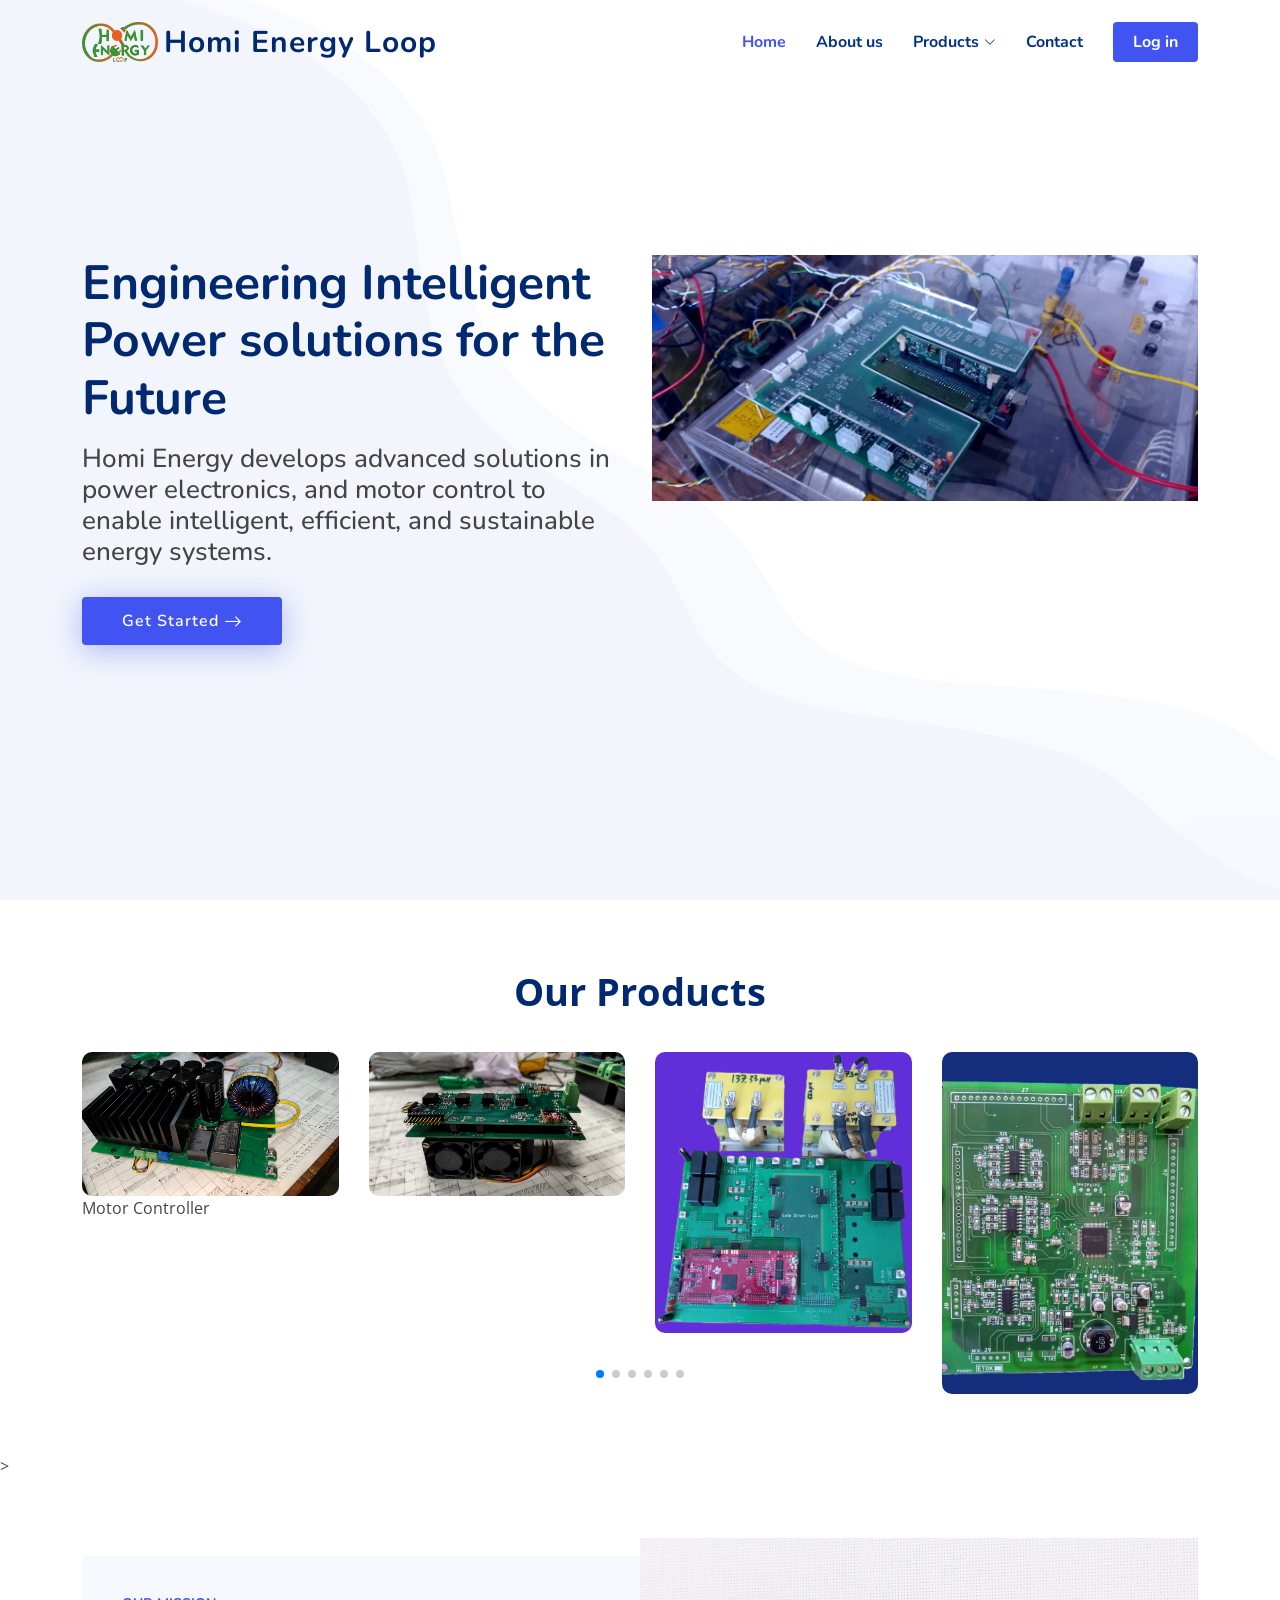
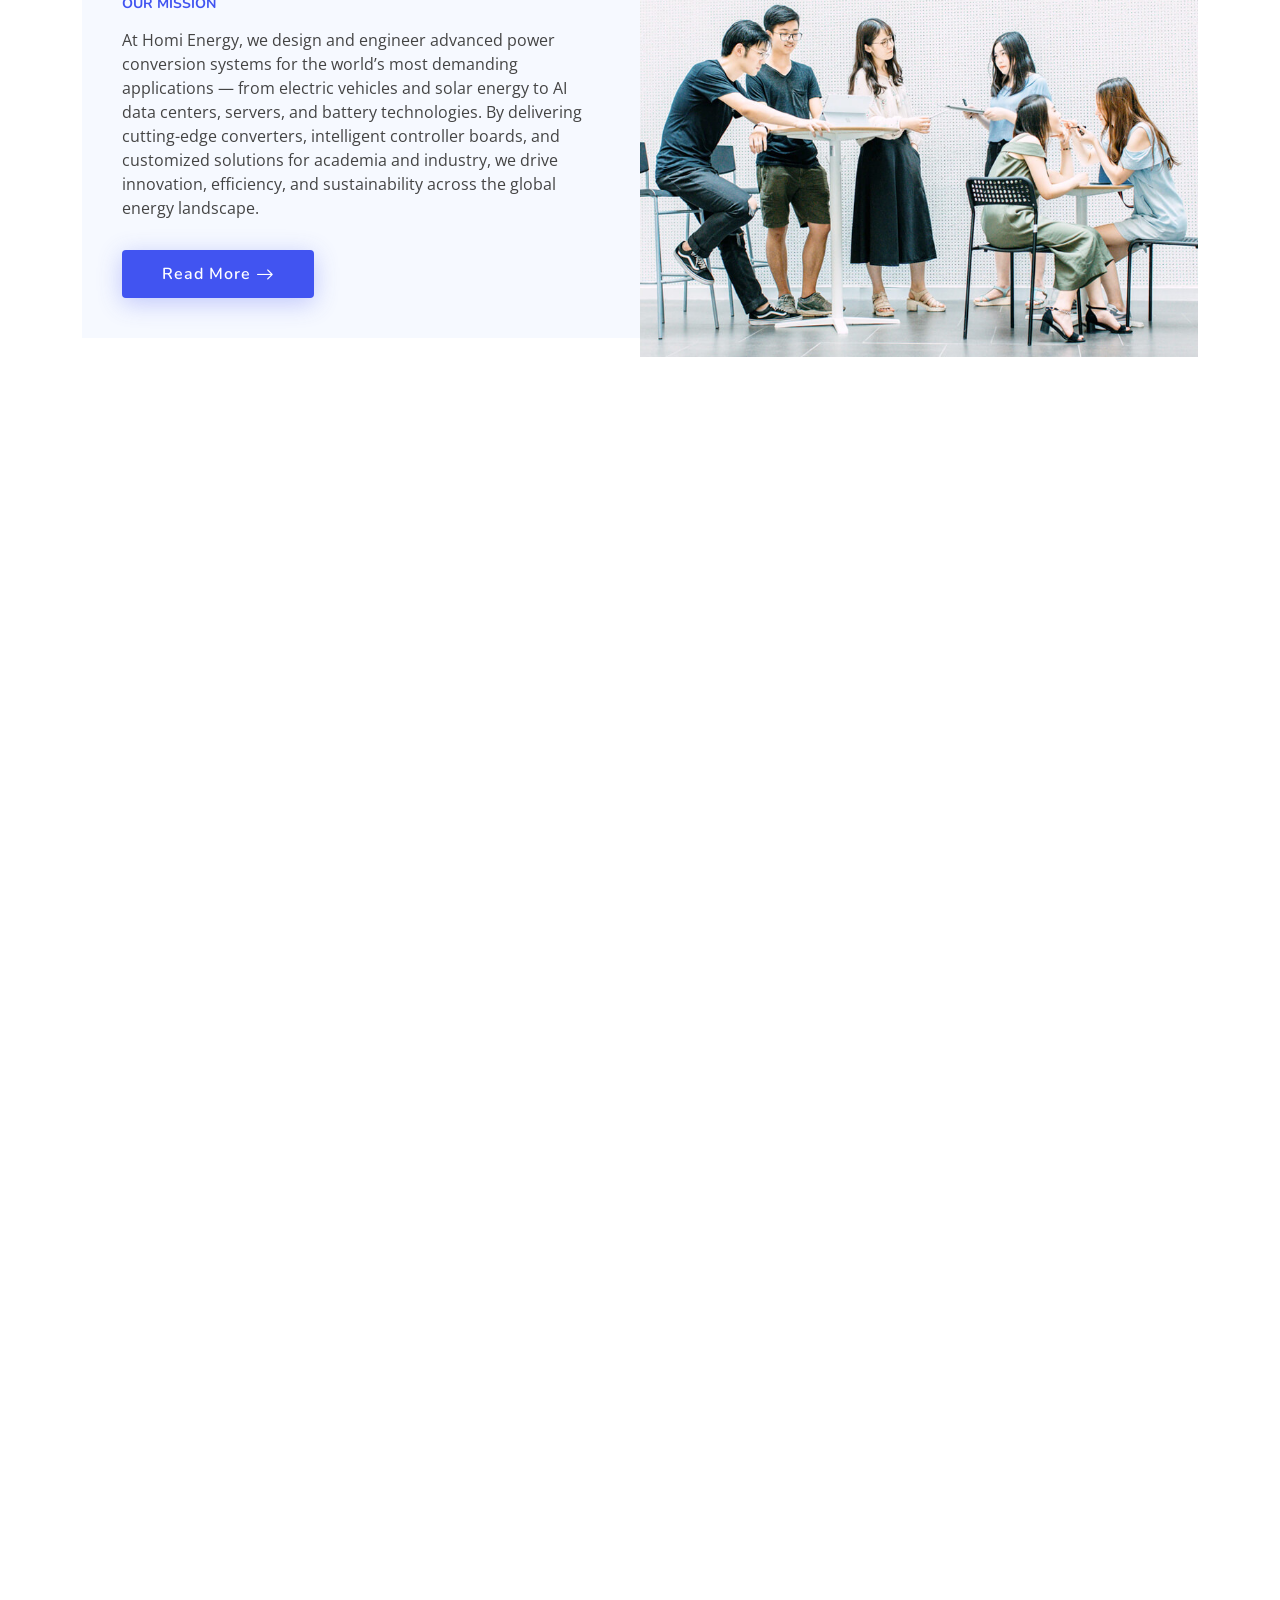
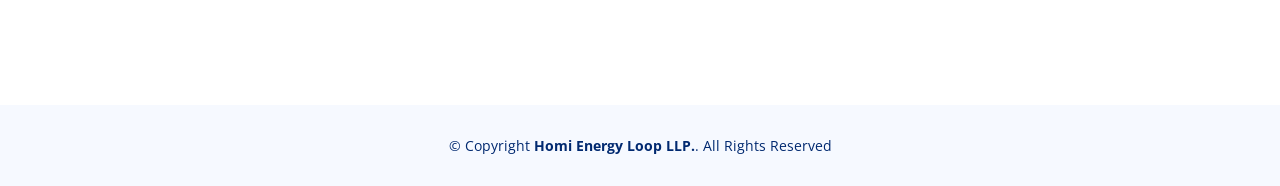
==== commit 2611113b: "Update index.html" ====
--- a/index.html
+++ b/index.html
@@ -96,6 +96,7 @@
           <a href="static/assets/img/gallery/g1.jpg" class="glightbox">
             <img src="static/assets/img/gallery/g1.jpg" class="img-fluid">
           </a>
+          <p class="caption">Motor Controller</p>
         </div>
 
         <div class="swiper-slide">
@@ -234,6 +235,7 @@
               <i class="bi bi-telephone"></i>
               <h3>Call Us</h3>
               <p>+91 7077837644</p>
+              <p>+91 9165299303</p>
             </div>
           </div>
 
--- a/static/assets/css/style.css
+++ b/static/assets/css/style.css
@@ -200,6 +200,22 @@
   font-family: "Nunito", sans-serif;
   margin-top: 3px;
 }
+/* Tablet */
+@media (max-width: 992px) {
+  .header .logo span {
+    font-size: 22px;
+  }
+}
+
+/* Mobile */
+@media (max-width: 576px) {
+  .header .logo span {
+    font-size: 16px;
+  }
+}
+
+
+
 
 /*--------------------------------------------------------------
 # Navigation Menu
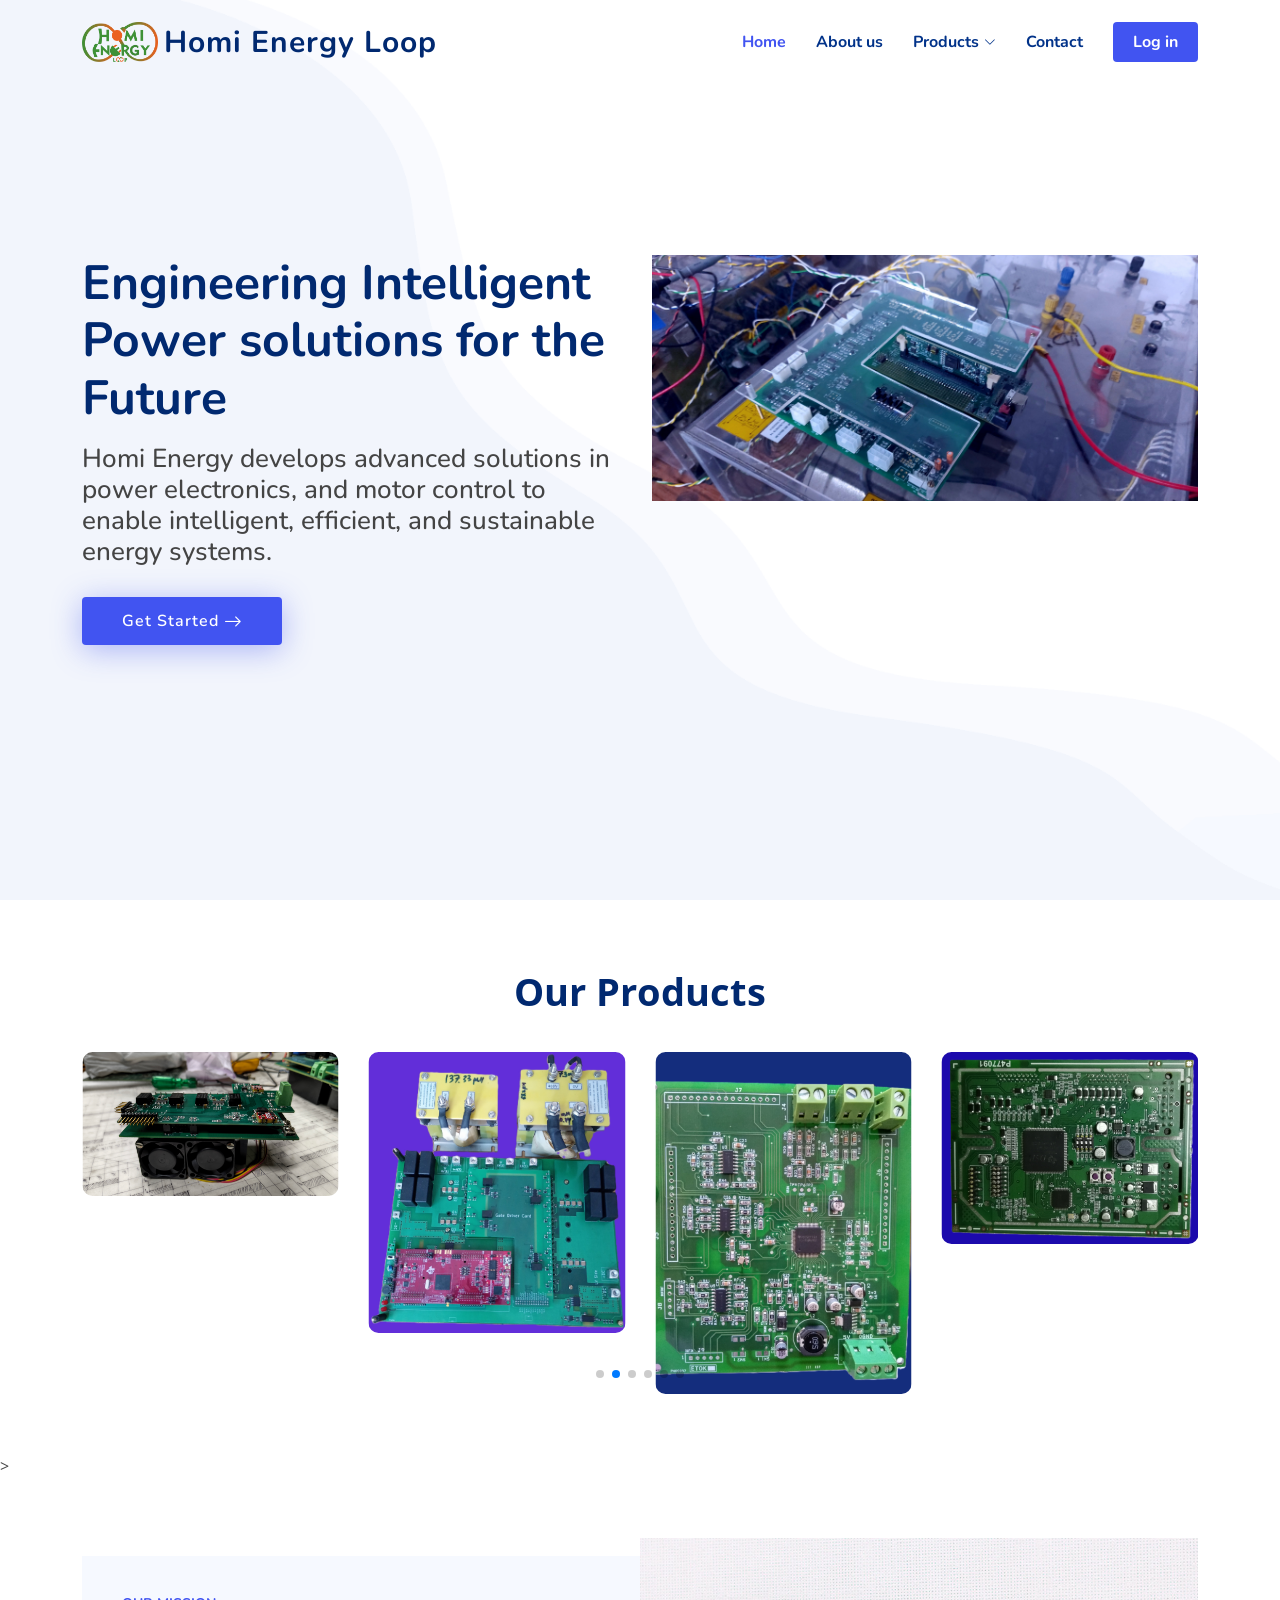
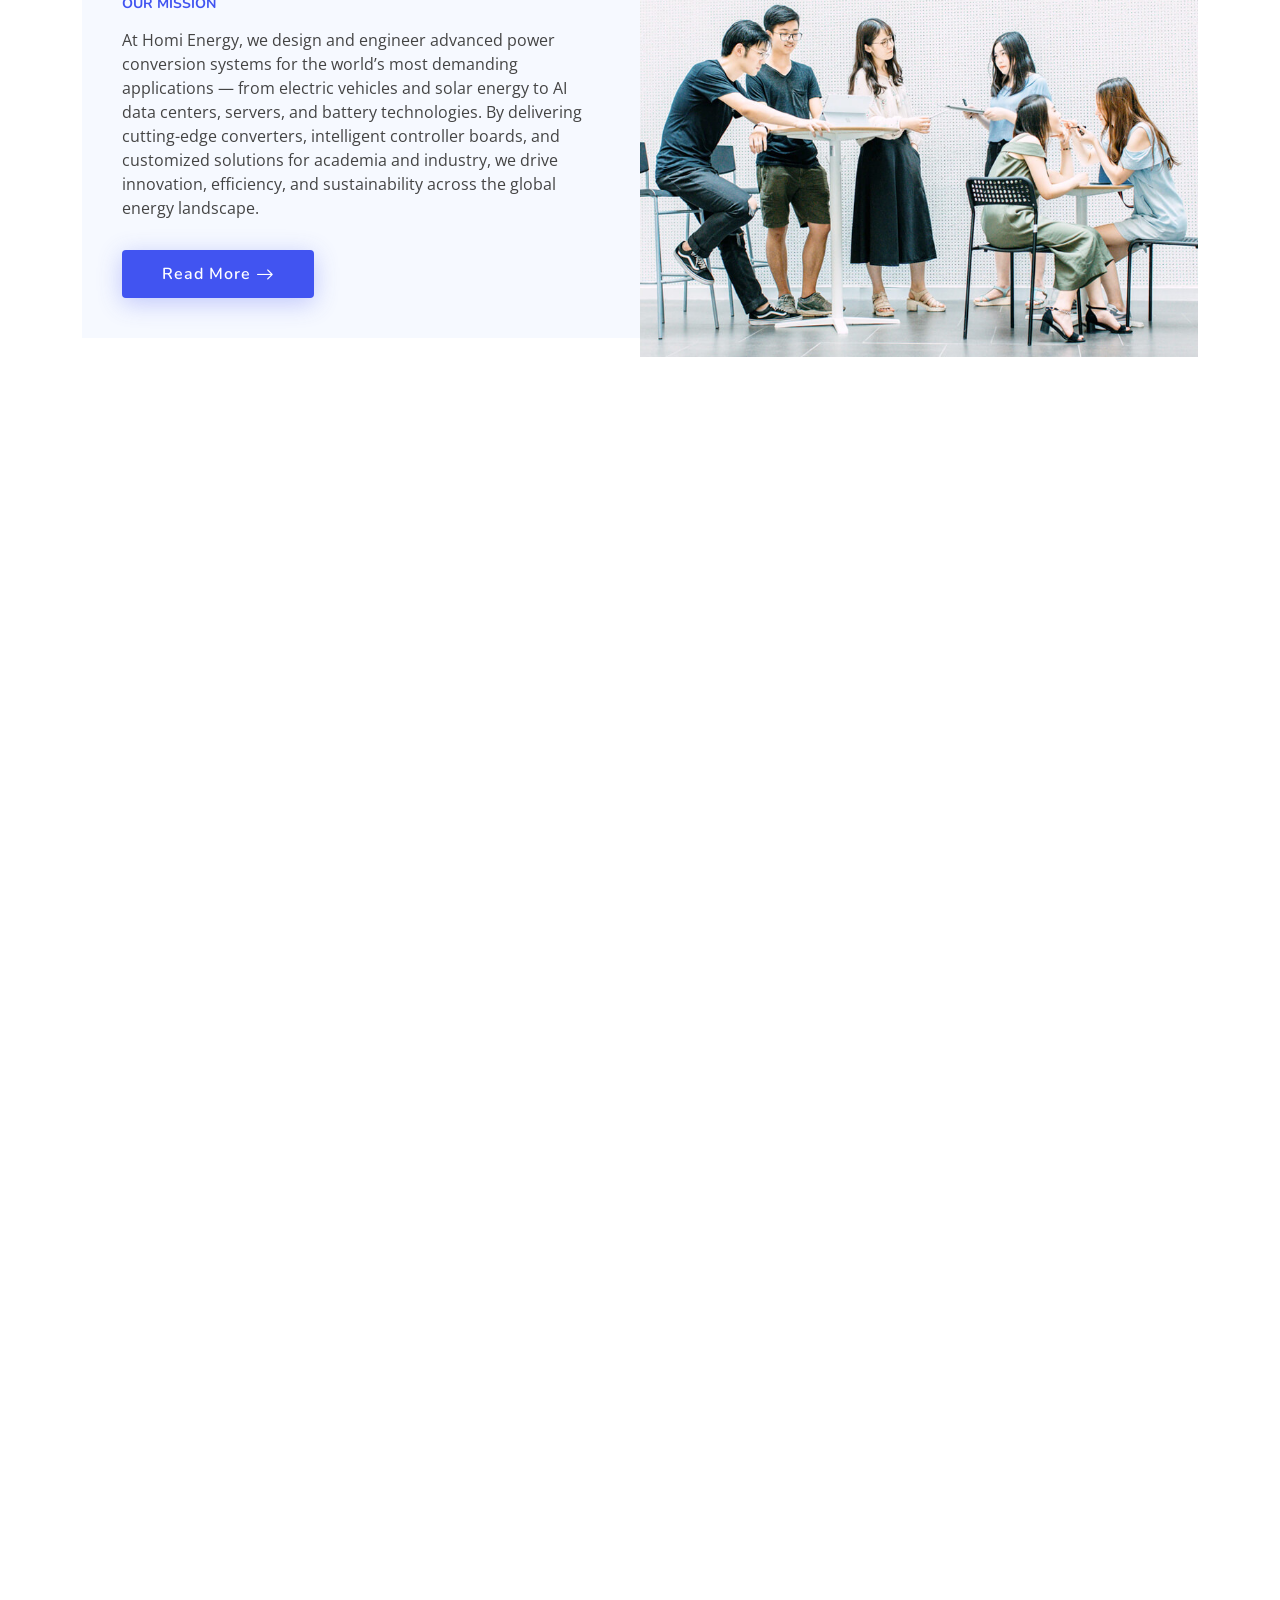
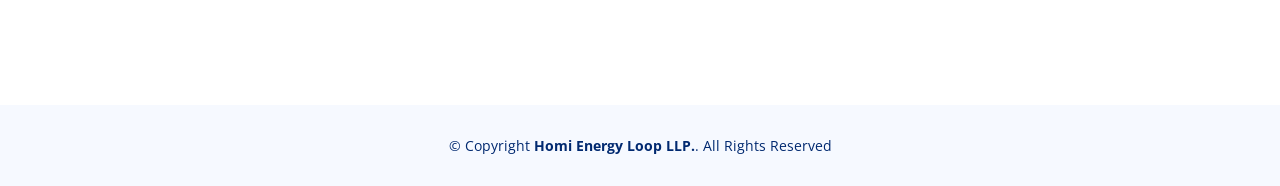
==== commit 6fd7ba94: "Update index.html" ====
--- a/index.html
+++ b/index.html
@@ -23,14 +23,14 @@
   <!-- ======= Header ======= -->
   <header id="header" class="header fixed-top">
     <div class="container-fluid container-xl d-flex align-items-center justify-content-between">
-      <a href="home.html" class="logo d-flex align-items-center">
+      <a href="index.html" class="logo d-flex align-items-center">
         <img src="static/assets/img/Homi Logo.png" alt="">
         <span>Homi Energy Loop</span>
       </a>
 
       <nav id="navbar" class="navbar">
         <ul id="navList">
-          <li><a class="nav-link scrollto active" href="home.html">Home</a></li>
+          <li><a class="nav-link scrollto active" href="index.html">Home</a></li>
           <li><a class="nav-link scrollto" href="#about">About us</a></li>
           <li class="dropdown"><a href="#"><span>Products</span> <i class="bi bi-chevron-down"></i></a>
             <ul>
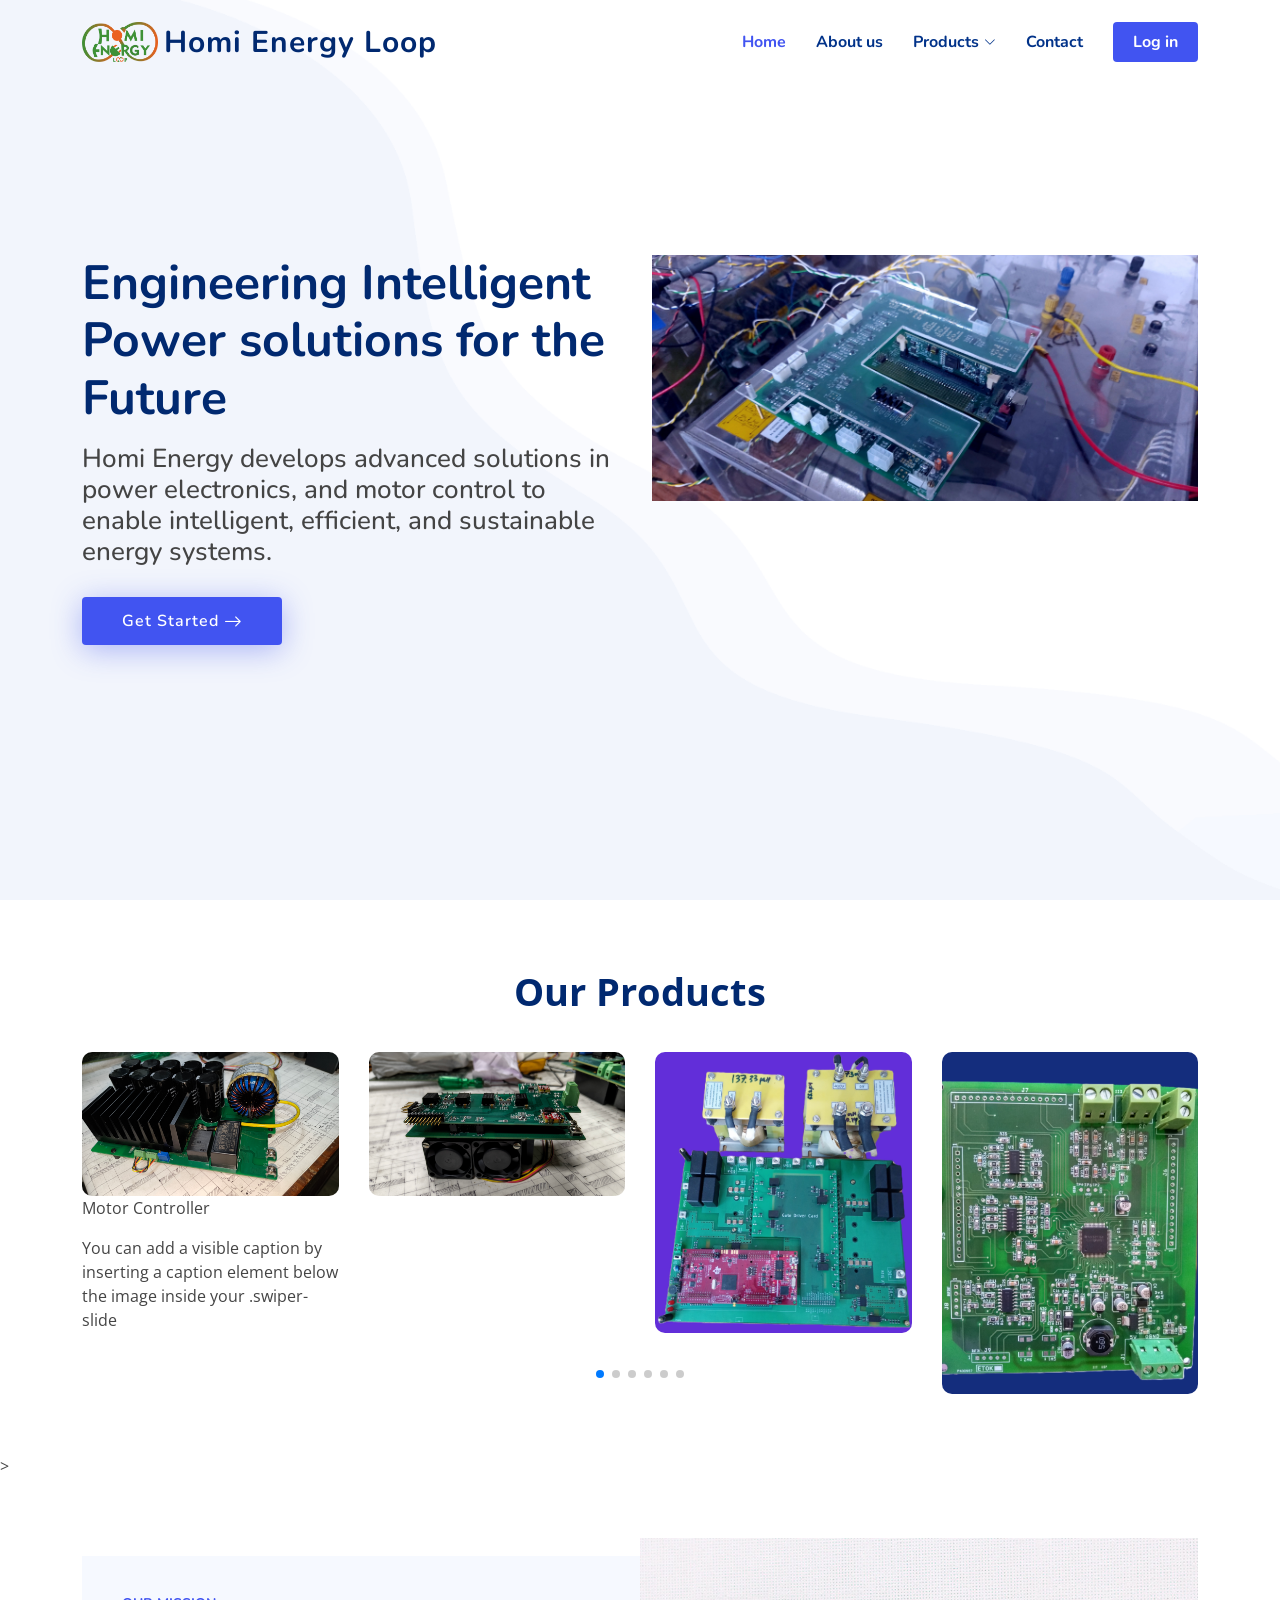
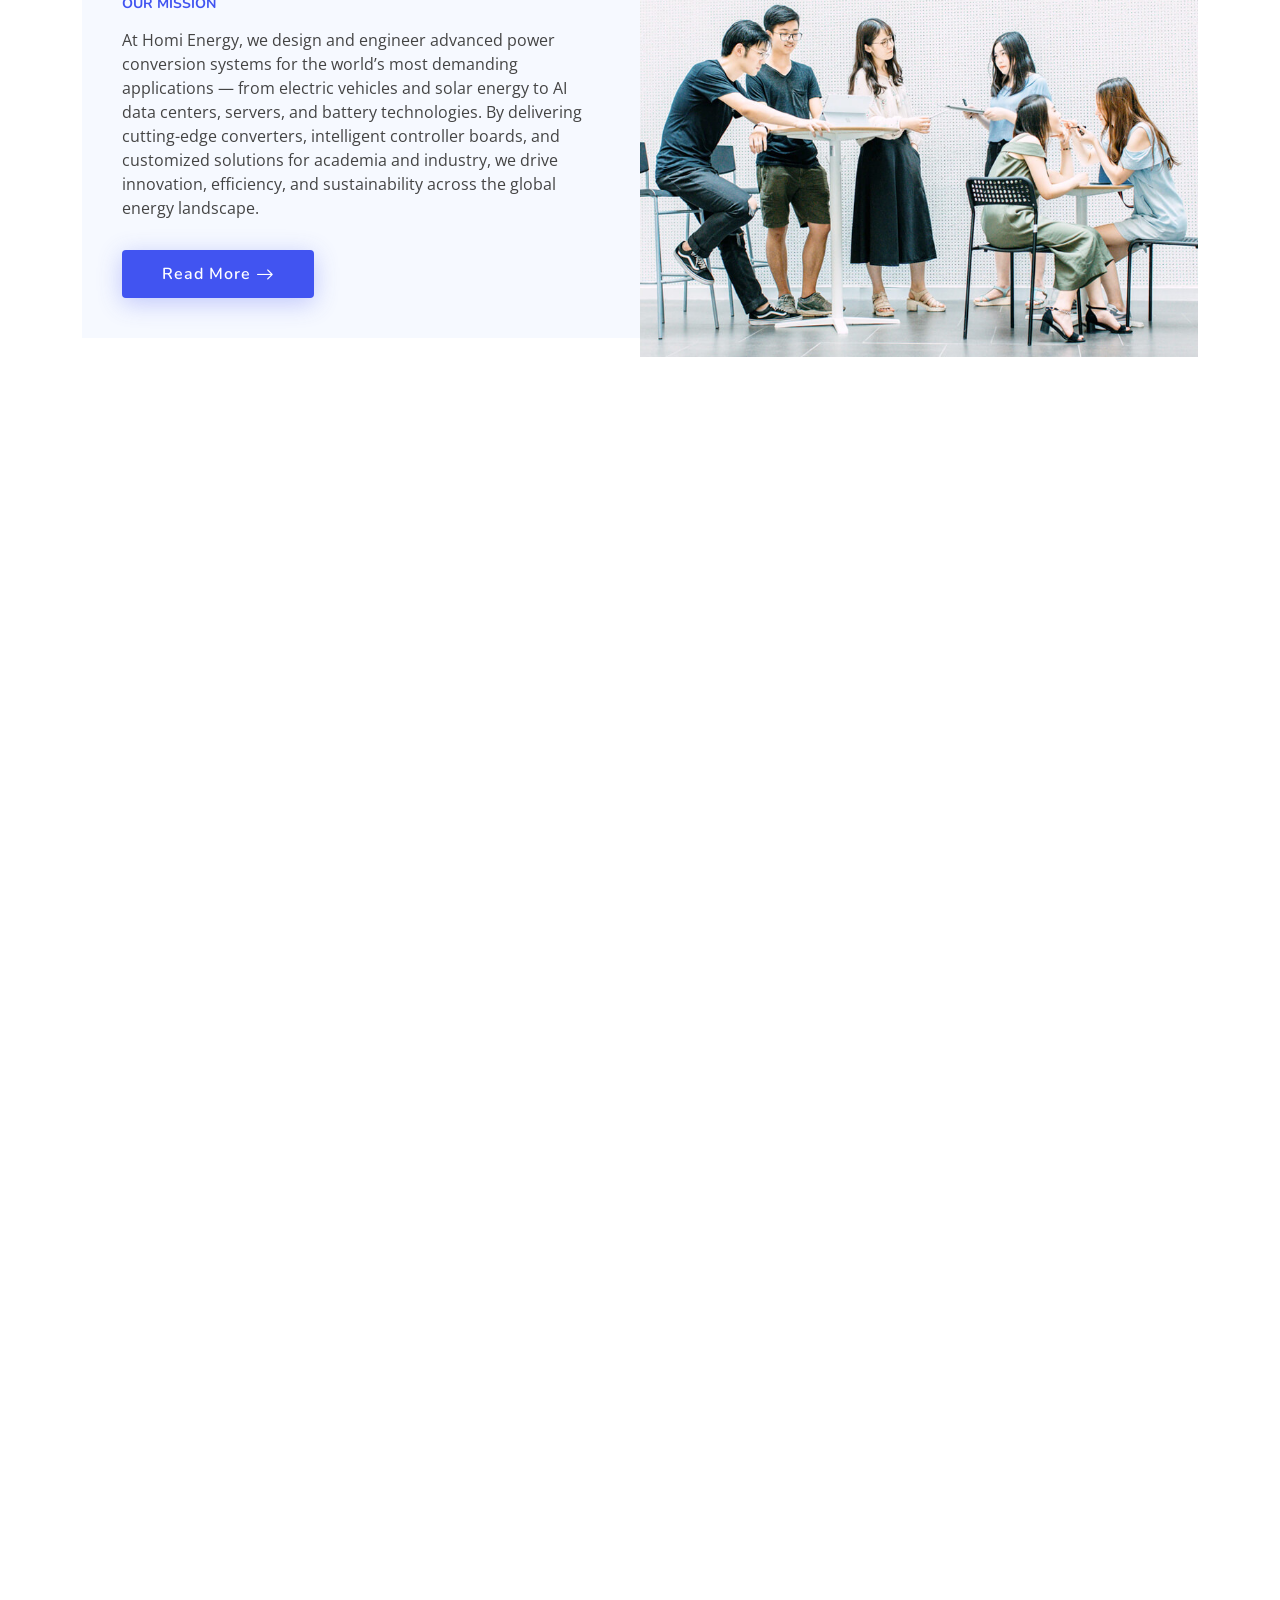
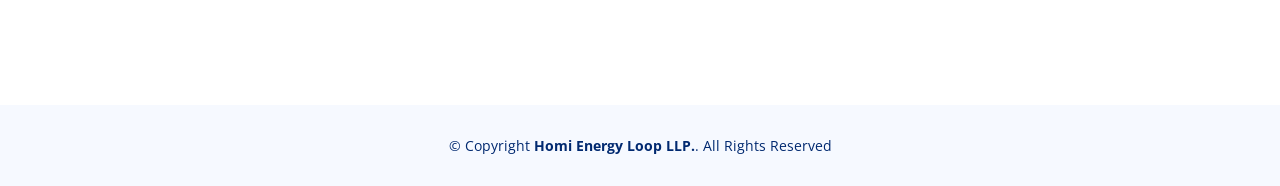
==== commit 9c531eed: "Update index.html" ====
--- a/index.html
+++ b/index.html
@@ -97,6 +97,7 @@
             <img src="static/assets/img/gallery/g1.jpg" class="img-fluid">
           </a>
           <p class="caption">Motor Controller</p>
+          <p class="description">You can add a visible caption by inserting a caption element below the image inside your .swiper-slide</p>
         </div>
 
         <div class="swiper-slide">
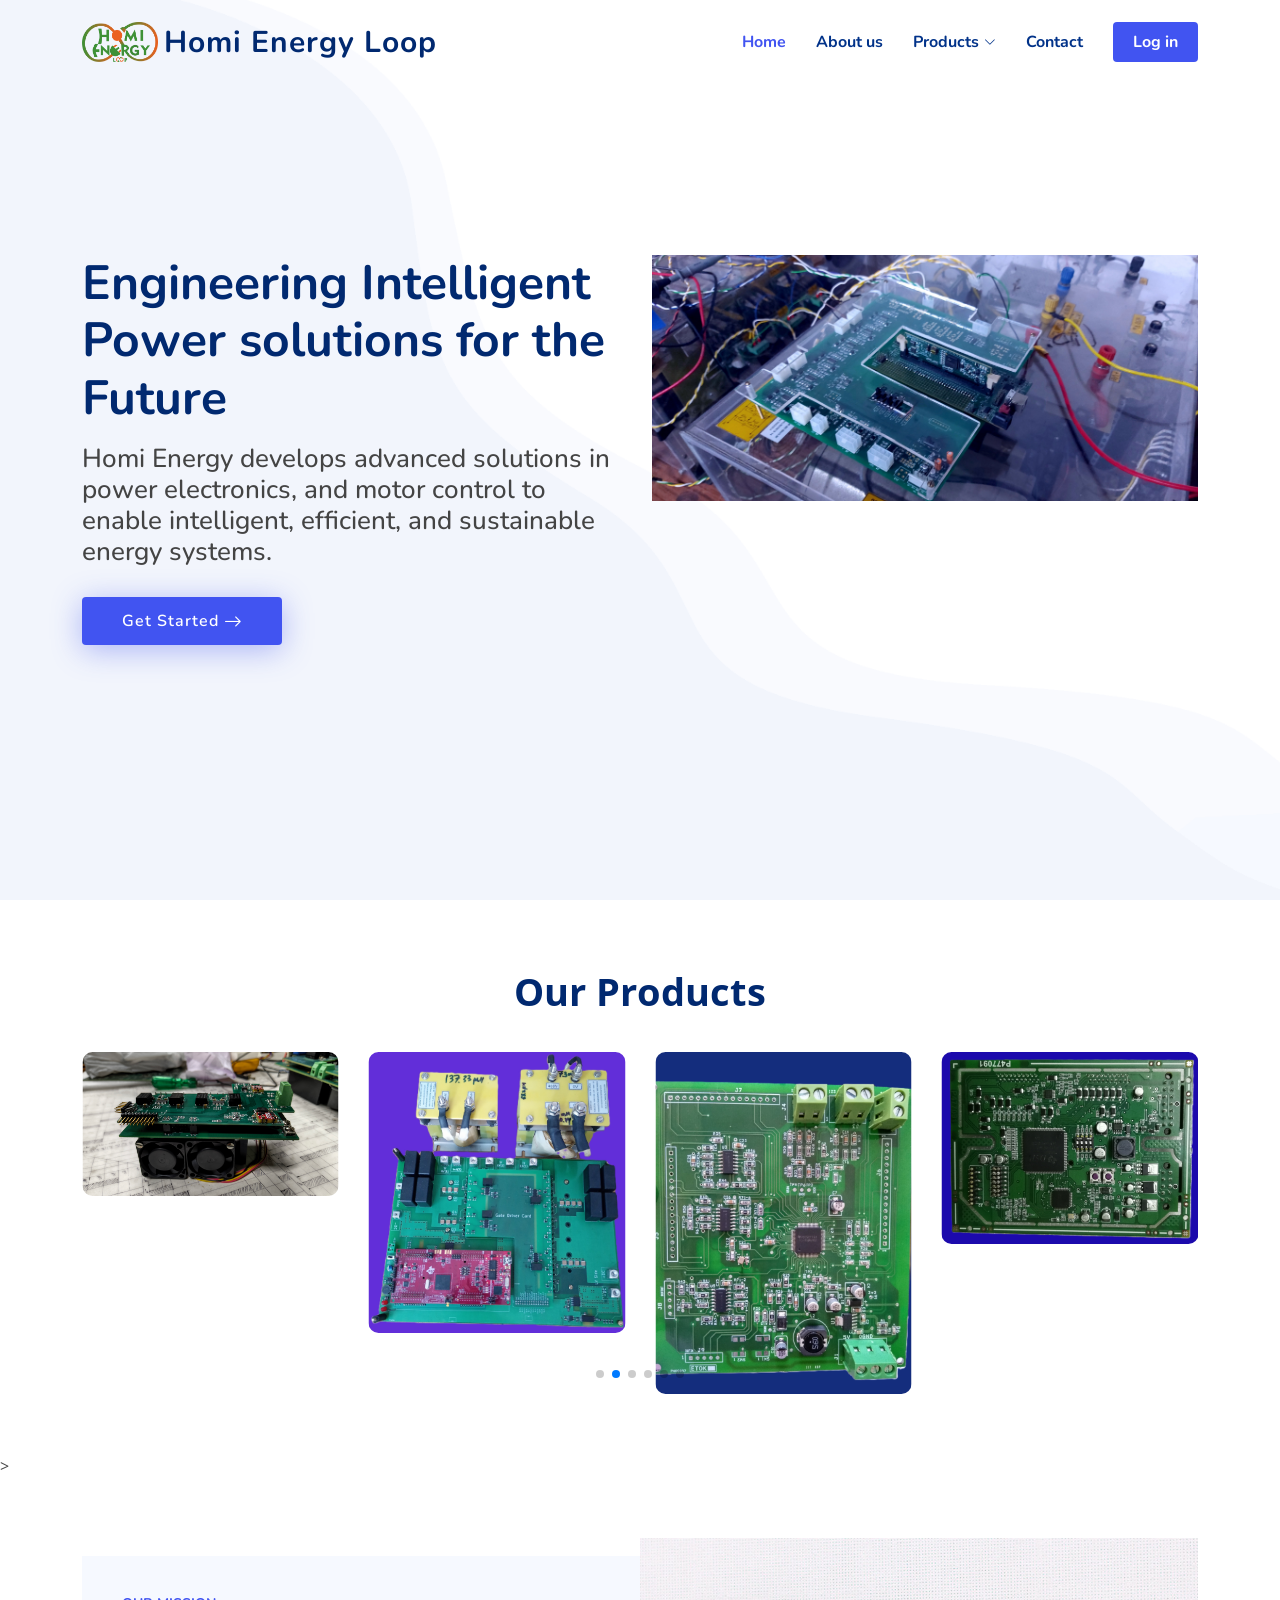
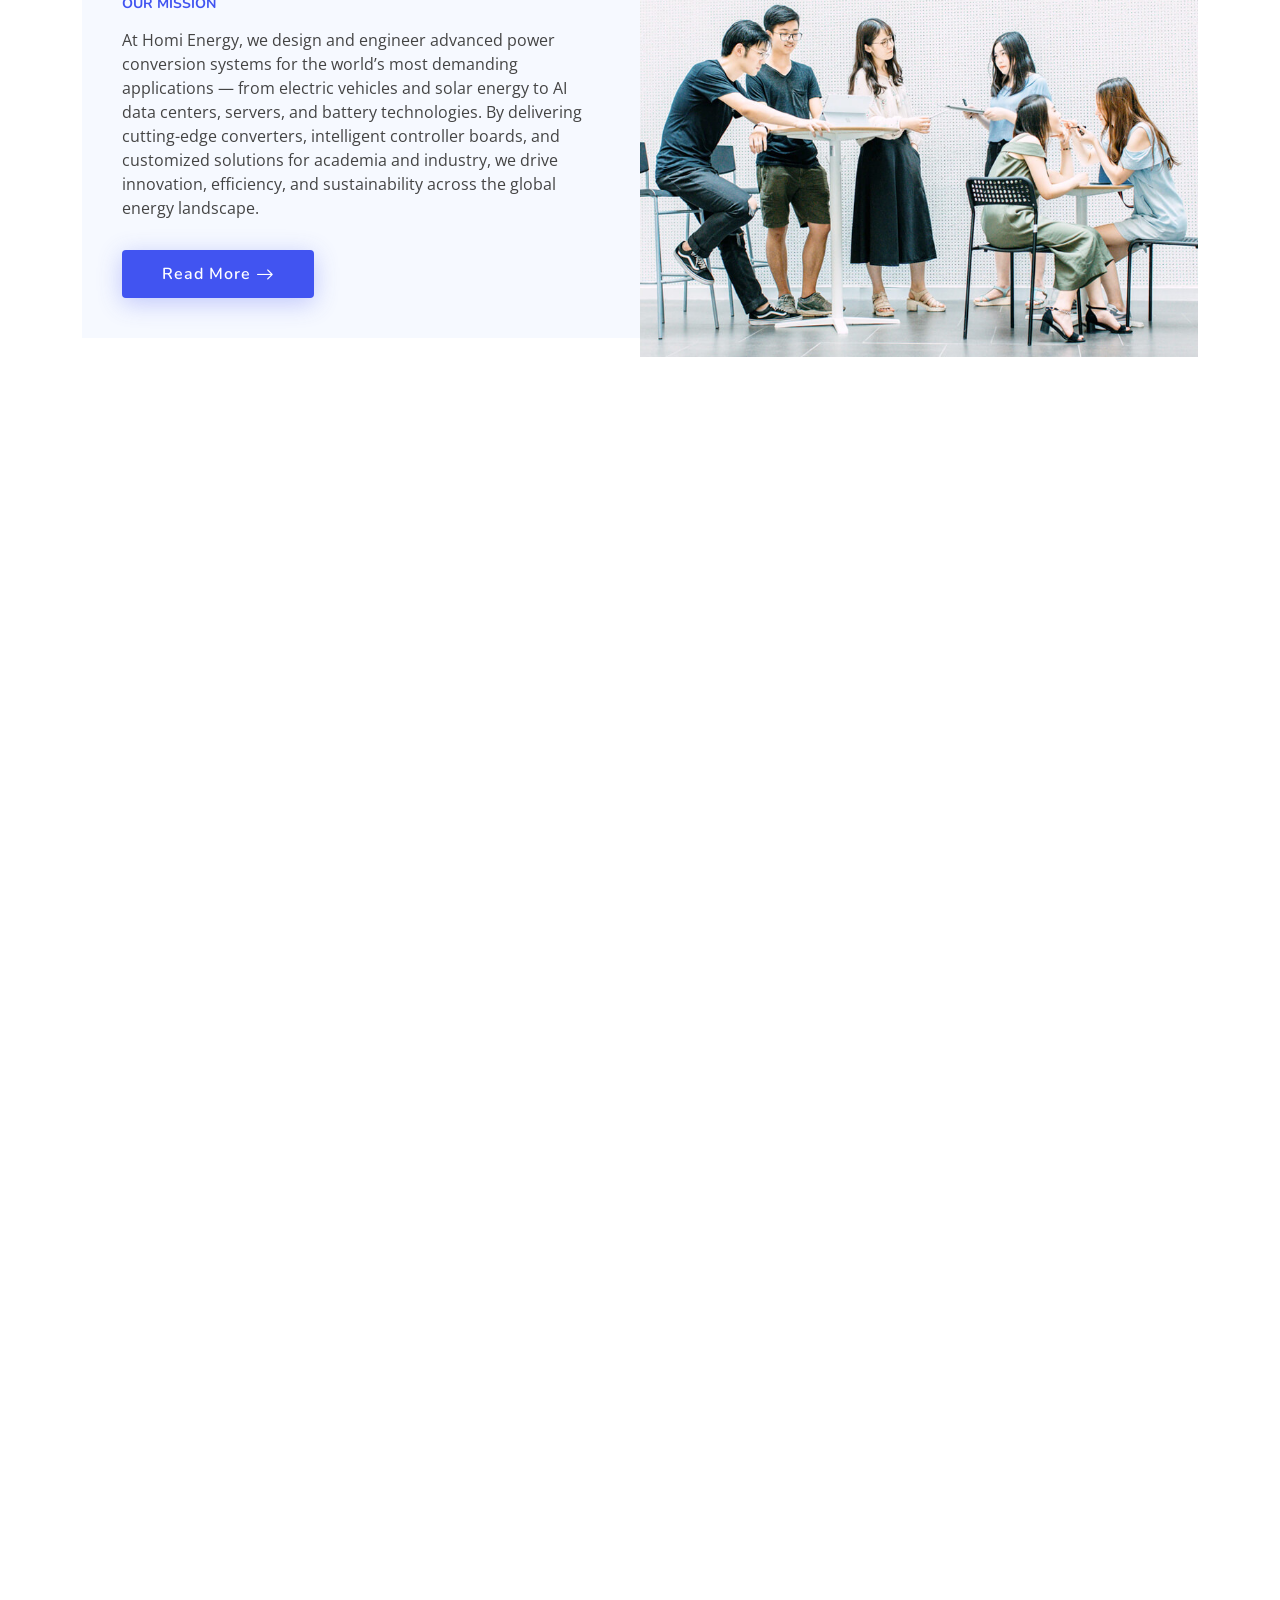
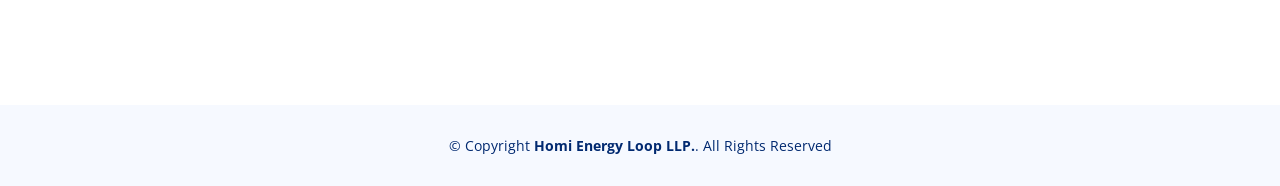
==== commit c1b3b62a: "Update index.html" ====
--- a/index.html
+++ b/index.html
@@ -96,6 +96,7 @@
           <a href="static/assets/img/gallery/g1.jpg" class="glightbox">
             <img src="static/assets/img/gallery/g1.jpg" class="img-fluid">
           </a>
+          <br>
           <p class="caption">Motor Controller</p>
           <p class="description">You can add a visible caption by inserting a caption element below the image inside your .swiper-slide</p>
         </div>
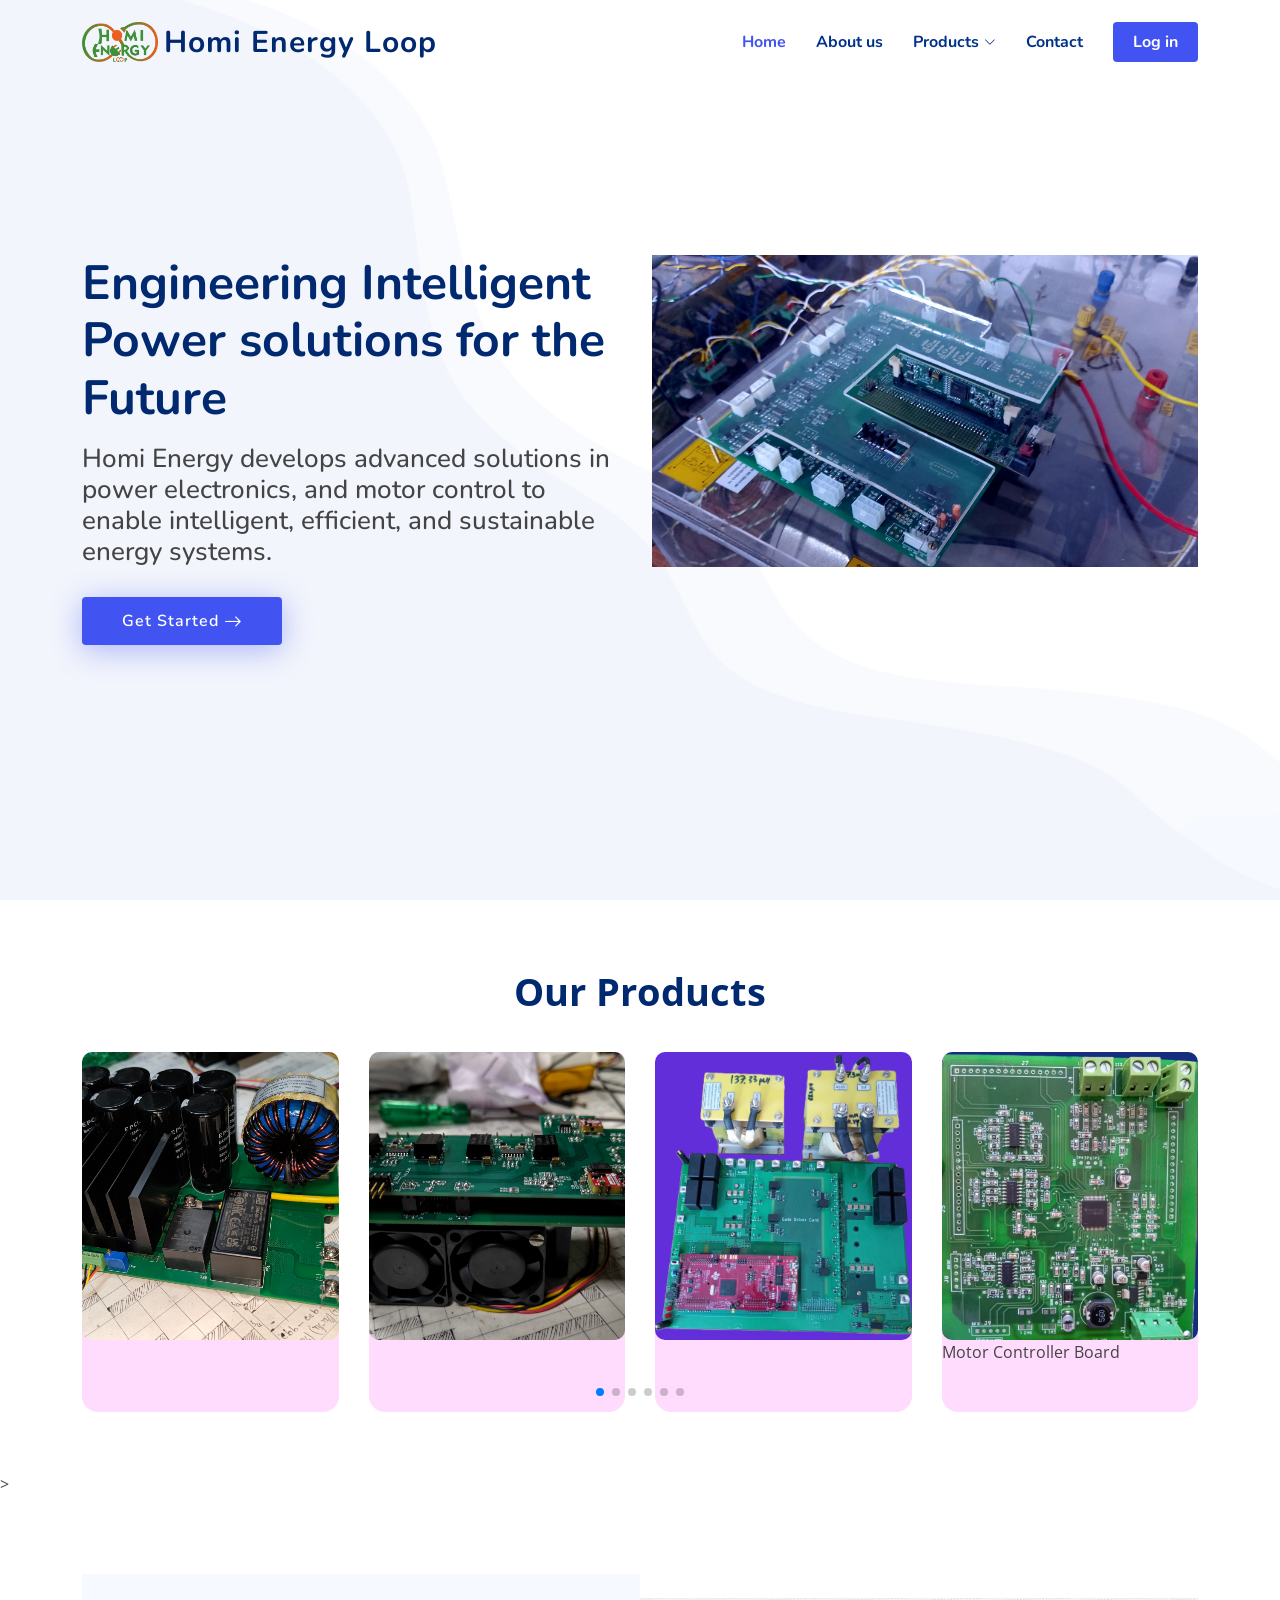
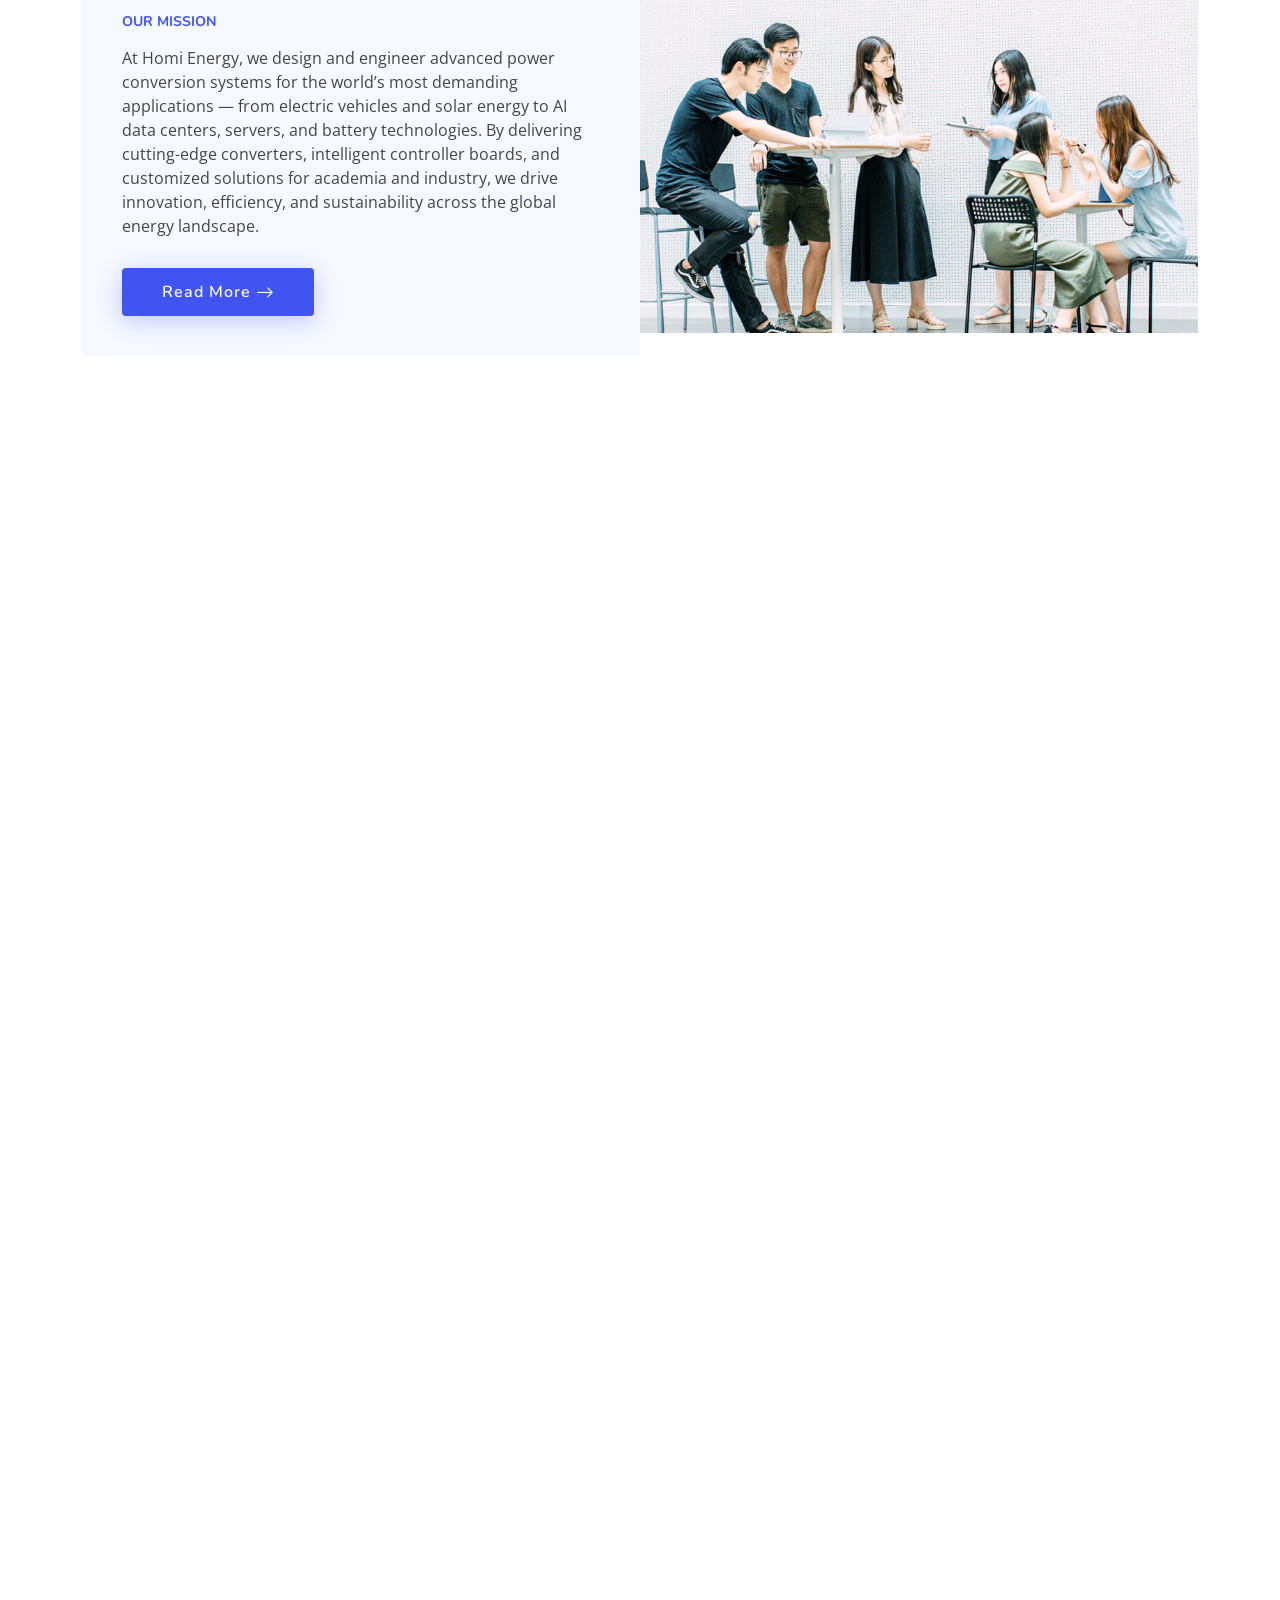
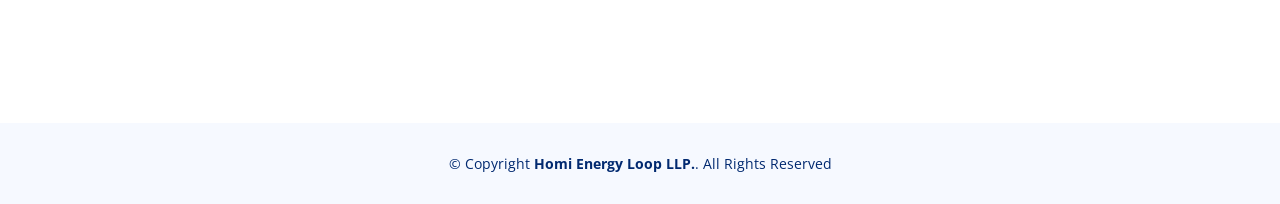
==== commit 647cb6d6: "update" ====
--- a/index.html
+++ b/index.html
@@ -16,6 +16,7 @@
   <link href="static/assets/vendor/remixicon/remixicon.css" rel="stylesheet">
   <link href="static/assets/vendor/swiper/swiper-bundle.min.css" rel="stylesheet">
   <link href="static/assets/css/style.css" rel="stylesheet">
+  <link href="static/assets/css/custom.css" rel="stylesheet">
 </head>
 
 <body>
@@ -93,42 +94,54 @@
       <div class="swiper-wrapper">
 
         <div class="swiper-slide">
-          <a href="static/assets/img/gallery/g1.jpg" class="glightbox">
+          <figure>
+             <a href="static/assets/img/gallery/g1.jpg" class="glightbox">
             <img src="static/assets/img/gallery/g1.jpg" class="img-fluid">
           </a>
-          <br>
-          <p class="caption">Motor Controller</p>
-          <p class="description">You can add a visible caption by inserting a caption element below the image inside your .swiper-slide</p>
-        </div>
-
-        <div class="swiper-slide">
-          <a href="static/assets/img/gallery/g2.jpg" class="glightbox">
+          </figure>
+        </div>
+
+        <div class="swiper-slide">
+        
+          <figure>
+              <a href="static/assets/img/gallery/g2.jpg" class="glightbox">
             <img src="static/assets/img/gallery/g2.jpg" class="img-fluid">
           </a>
-        </div>
-
-        <div class="swiper-slide">
-          <a href="static/assets/img/gallery/g3.jpg" class="glightbox">
+          </figure>
+        </div>
+
+        <div class="swiper-slide">
+       
+          <figure>
+               <a href="static/assets/img/gallery/g3.jpg" class="glightbox">
             <img src="static/assets/img/gallery/g3.jpg" class="img-fluid">
           </a>
-        </div>
-
-        <div class="swiper-slide">
-          <a href="static/assets/img/gallery/g4.jpg" class="glightbox">
+          </figure>
+        </div>
+
+        <div class="swiper-slide">
+         <figure>
+           <a href="static/assets/img/gallery/g4.jpg" class="glightbox">
             <img src="static/assets/img/gallery/g4.jpg" class="img-fluid">
           </a>
-        </div>
-
-        <div class="swiper-slide">
-          <a href="static/assets/img/gallery/g5.jpg" class="glightbox">
+          <figcaption>Motor Controller Board</figcaption>
+         </figure>
+        </div>
+
+        <div class="swiper-slide">
+         <figure>
+           <a href="static/assets/img/gallery/g5.jpg" class="glightbox">
             <img src="static/assets/img/gallery/g5.jpg" class="img-fluid">
           </a>
-        </div>
-
-        <div class="swiper-slide">
-          <a href="static/assets/img/gallery/g6.jpg" class="glightbox">
+         </figure>
+        </div>
+
+        <div class="swiper-slide">
+          <figure>
+            <a href="static/assets/img/gallery/g6.jpg" class="glightbox">
             <img src="static/assets/img/gallery/g6.jpg" class="img-fluid">
           </a>
+          </figure>
         </div>
 
       </div>
--- a/static/assets/css/custom.css
+++ b/static/assets/css/custom.css
@@ -0,0 +1,16 @@
+.swiper-slide{
+    height: 40vh;
+    background-color:#FFDBFD ;
+    border-radius: 1rem;
+    
+}
+
+.img-fluid{
+    height: 80%;
+    width: 100%;
+    object-fit: cover;
+}
+figure{
+    height: 100%;
+    width: 100%;
+}
